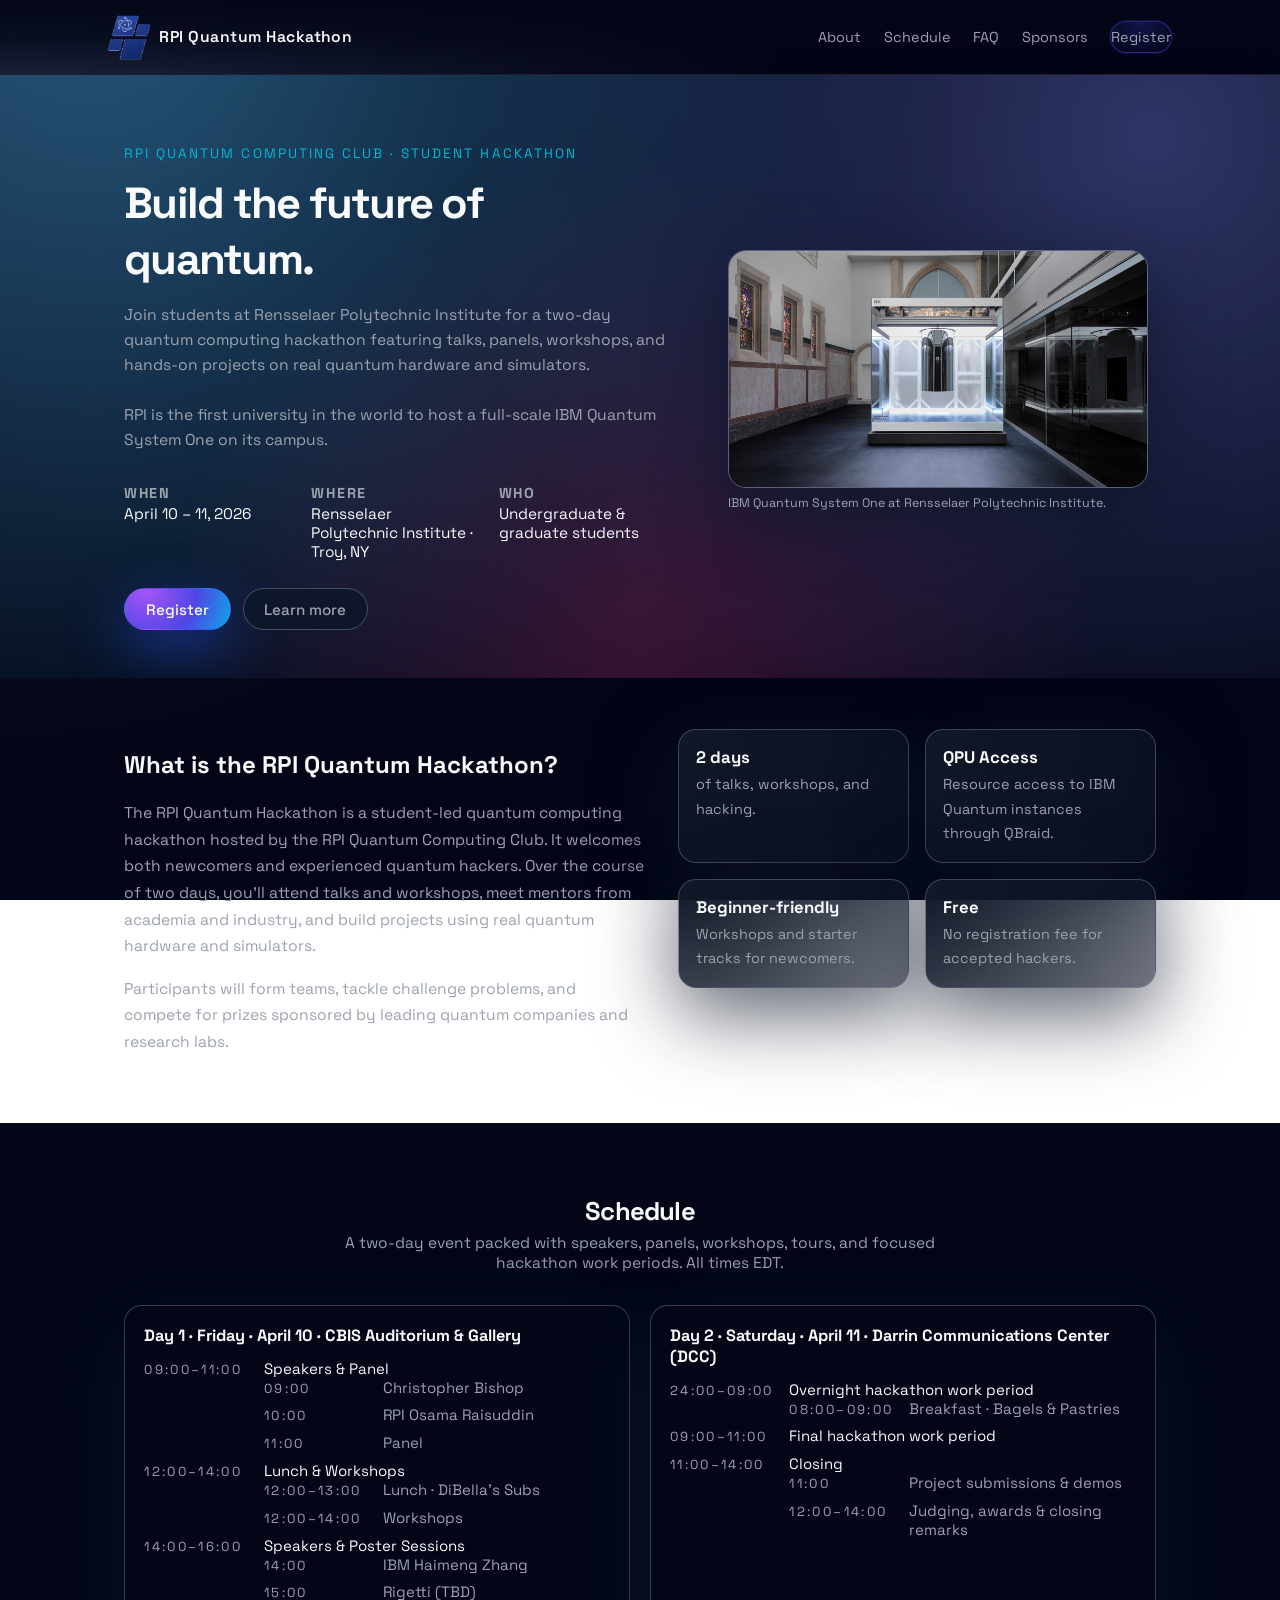
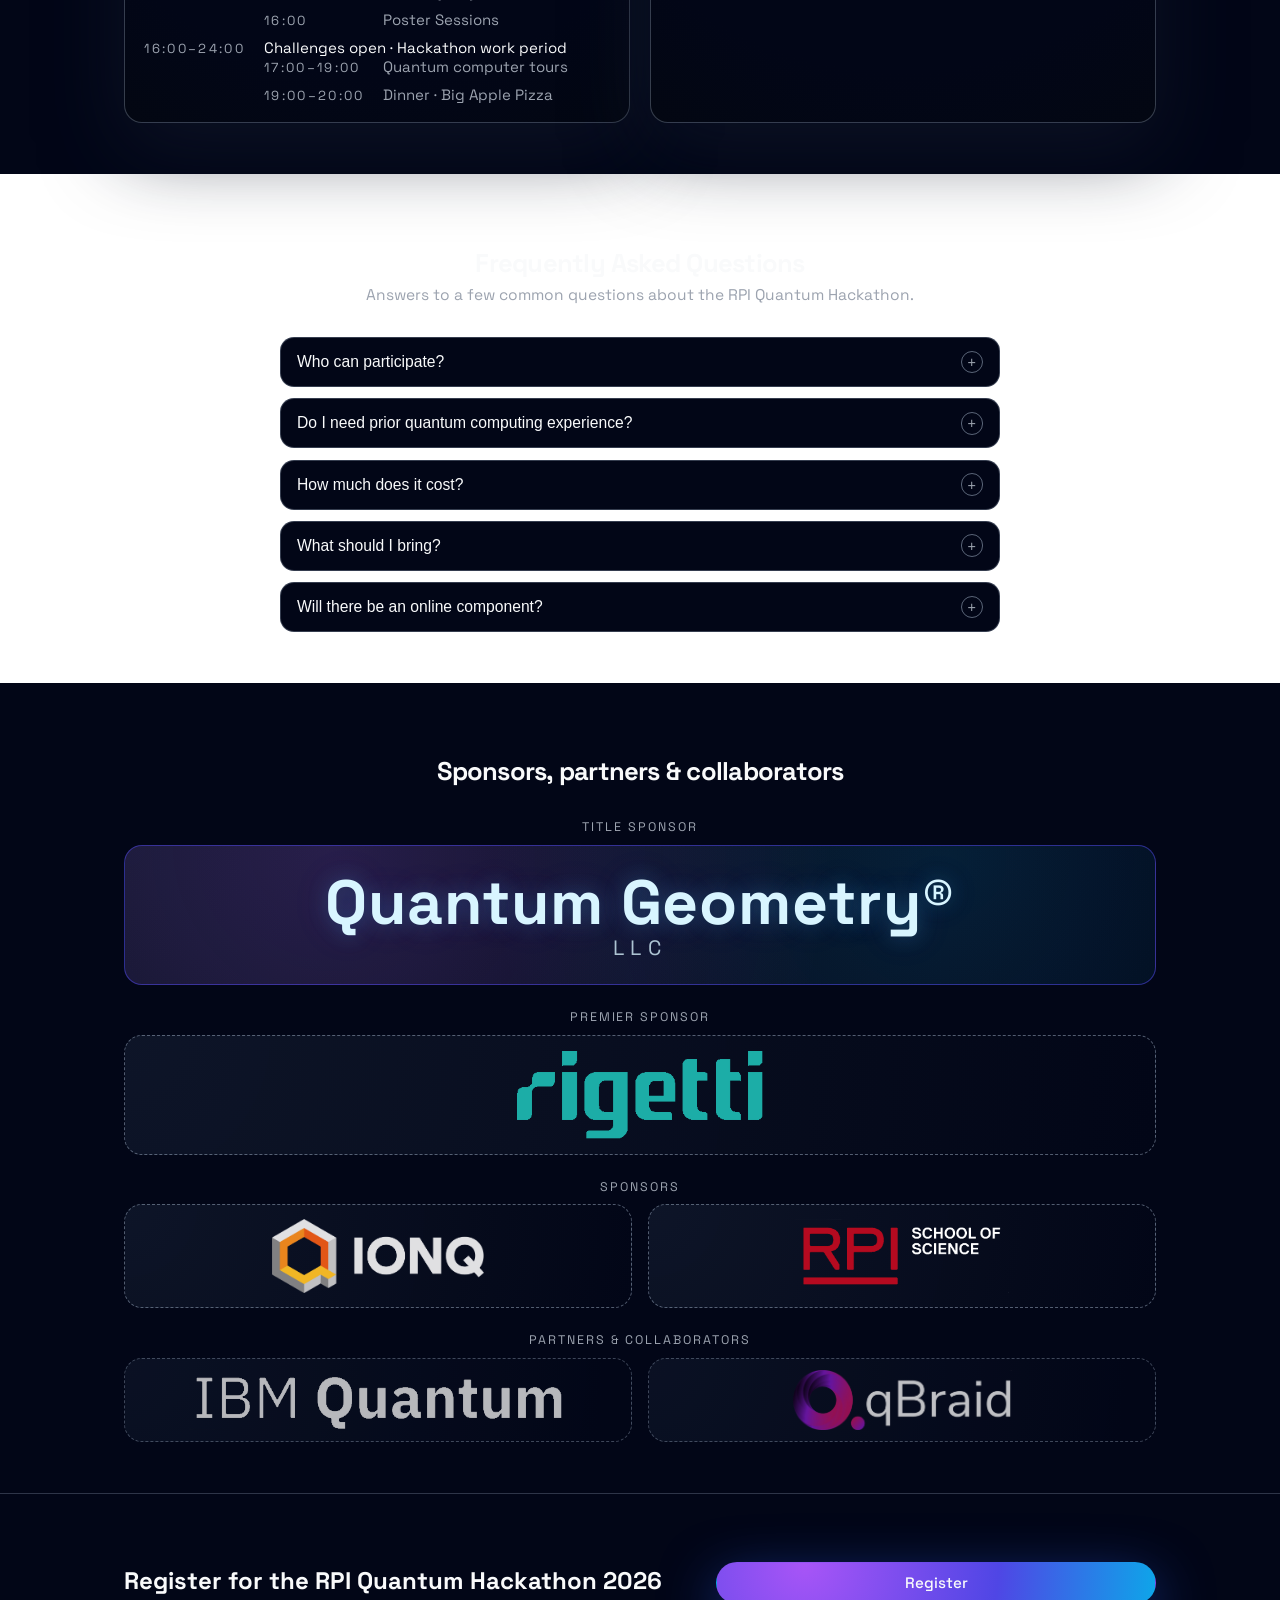
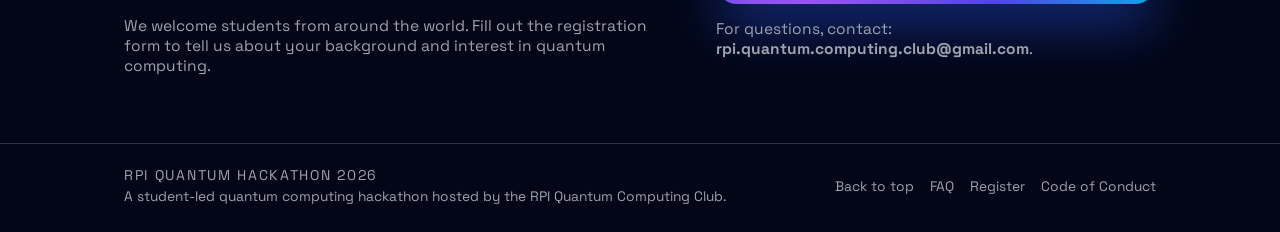
==== index.html @ d05ca792 "update sponsors" ====
<!DOCTYPE html>
<html lang="en">
  <head>
    <meta charset="UTF-8" />
    <meta name="viewport" content="width=device-width, initial-scale=1" />
    <title>RPI Quantum Hackathon 2026</title>
    <meta
      name="description"
      content="RPI Quantum Hackathon is a student-led quantum computing hackathon hosted by the RPI Quantum Computing Club, bringing together students to work on cutting-edge quantum challenges."
    />
    <link rel="stylesheet" href="styles.css" />
    <link rel="preconnect" href="https://fonts.googleapis.com" />
    <link rel="preconnect" href="https://fonts.gstatic.com" crossorigin />
    <link
      href="https://fonts.googleapis.com/css2?family=Space+Grotesk:wght@400;500;600;700&display=swap"
      rel="stylesheet"
    />
  </head>
  <body>
    <header class="site-header" id="top">
      <div class="container header-inner">
        <div class="logo">
          <img src="images/logo.png" alt="RPI Quantum Hackathon logo" class="logo-img" />
          <span class="logo-text">RPI Quantum Hackathon</span>
        </div>
        <nav class="nav">
          <a href="#about">About</a>
          <a href="#schedule">Schedule</a>
          <a href="#faq">FAQ</a>
          <a href="#sponsors">Sponsors</a>
          <a href="#apply" class="nav-cta">Register</a>
        </nav>
        <button class="nav-toggle" aria-label="Toggle navigation">
          <span></span>
          <span></span>
        </button>
      </div>
    </header>

    <main>
      <!-- Hero / Landing -->
      <section class="hero">
        <div class="hero-gradient"></div>
        <div class="container hero-inner">
          <div class="hero-copy">
            <p class="eyebrow">RPI Quantum Computing Club · Student Hackathon</p>
            <h1>Build the future of quantum.</h1>
            <p class="hero-subtitle">
              Join students at Rensselaer Polytechnic Institute for a two-day
              quantum computing hackathon featuring talks, panels, workshops,
              and hands-on projects on real quantum hardware and simulators.
              <br>
              <br>
              RPI is the first university in the world to host a full-scale IBM Quantum System One on its campus.
            </p>
            <div class="hero-meta">
              <div>
                <h3>When</h3>
                <p>April 10 – 11, 2026</p>
              </div>
              <div>
                <h3>Where</h3>
                <p>Rensselaer Polytechnic Institute · Troy, NY</p>
              </div>
              <div>
                <h3>Who</h3>
                <p>Undergraduate & graduate students</p>
              </div>
            </div>
            <div class="hero-actions">
              <a href="#apply" class="btn btn-primary">Register</a>
              <a href="#about" class="btn btn-secondary">Learn more</a>
            </div>
          </div>
          <div class="hero-visual">
            <figure class="hero-photo-frame">
              <img
                src="images/ibm-quantum-system-one.jpg"
                alt="IBM Quantum System One at RPI"
                class="hero-photo"
              />
              <figcaption class="hero-photo-caption">
                IBM Quantum System One at Rensselaer Polytechnic Institute.
              </figcaption>
            </figure>
          </div>
        </div>
      </section>

      <!-- About -->
      <section class="section" id="about">
        <div class="container two-column">
          <div>
            <h2>What is the RPI Quantum Hackathon?</h2>
            <p>
              The RPI Quantum Hackathon is a student-led quantum computing
              hackathon hosted by the RPI Quantum Computing Club. It welcomes
              both newcomers and experienced quantum hackers. Over the course
              of two days, you'll attend talks and workshops, meet mentors
              from academia and industry, and build projects using real quantum
              hardware and simulators.
            </p>
            <p>
              Participants will form teams, tackle challenge problems, and
              compete for prizes sponsored by leading quantum companies and
              research labs.
            </p>
          </div>
          <div class="about-grid">
            <div class="stat-card">
              <h3>2 days</h3>
              <p>of talks, workshops, and hacking.</p>
            </div>
            <div class="stat-card">
              <h3>QPU Access</h3>
              <p>Resource access to IBM Quantum instances through QBraid.</p>
            </div>
            <div class="stat-card">
              <h3>Beginner-friendly</h3>
              <p>Workshops and starter tracks for newcomers.</p>
            </div>
            <div class="stat-card">
              <h3>Free</h3>
              <p>No registration fee for accepted hackers.</p>
            </div>
          </div>
        </div>
      </section>

      <!-- Schedule -->
      <section class="section section-alt" id="schedule">
        <div class="container">
          <div class="section-header">
            <h2>Schedule</h2>
            <p>
              A two-day event packed with speakers, panels, workshops, tours,
              and focused hackathon work periods. All times EDT.
            </p>
          </div>
          <div class="schedule">
            <div class="schedule-day">
              <h3>Day 1 · Friday · April 10 · CBIS Auditorium & Gallery</h3>
              <ul>
                <li>
                  <span class="time">09:00–11:00</span>
                  <span class="label">Speakers & Panel
                    <ul class="sub-items">
                      <li><span class="time">09:00</span><span class="label">Christopher Bishop</span></li>
                      <li><span class="time">10:00</span><span class="label">RPI Osama Raisuddin</span></li>
                      <li><span class="time">11:00</span><span class="label">Panel</span></li>
                    </ul>
                  </span>
                </li>
                <li>
                  <span class="time">12:00–14:00</span>
                  <span class="label">Lunch & Workshops
                    <ul class="sub-items">
                      <li><span class="time">12:00–13:00</span><span class="label">Lunch · DiBella's Subs</span></li>
                      <li><span class="time">12:00–14:00</span><span class="label">Workshops</span></li>
                    </ul>
                  </span>
                </li>
                <li>
                  <span class="time">14:00–16:00</span>
                  <span class="label">Speakers & Poster Sessions
                    <ul class="sub-items">
                      <li><span class="time">14:00</span><span class="label">IBM Haimeng Zhang</span></li>
                      <li><span class="time">15:00</span><span class="label">Rigetti (TBD)</span></li>
                      <li><span class="time">16:00</span><span class="label">Poster Sessions</span></li>
                    </ul>
                  </span>
                </li>
                <li>
                  <span class="time">16:00–24:00</span>
                  <span class="label">Challenges open · Hackathon work period
                    <ul class="sub-items">
                      <li><span class="time">17:00–19:00</span><span class="label">Quantum computer tours</span></li>
                      <li><span class="time">19:00–20:00</span><span class="label">Dinner · Big Apple Pizza</span></li>
                    </ul>
                  </span>
                </li>
              </ul>
            </div>
            <div class="schedule-day">
              <h3>Day 2 · Saturday · April 11 · Darrin Communications Center (DCC)</h3>
              <ul>
                <li>
                  <span class="time">24:00–09:00</span>
                  <span class="label">Overnight hackathon work period
                    <ul class="sub-items">
                      <li><span class="time">08:00–09:00</span><span class="label">Breakfast · Bagels & Pastries</span></li>
                    </ul>
                  </span>
                </li>
                <li>
                  <span class="time">09:00–11:00</span>
                  <span class="label">Final hackathon work period</span>
                </li>
                <li>
                  <span class="time">11:00–14:00</span>
                  <span class="label">Closing
                    <ul class="sub-items">
                      <li><span class="time">11:00</span><span class="label">Project submissions & demos</span></li>
                      <li><span class="time">12:00–14:00</span><span class="label">Judging, awards & closing remarks</span></li>
                    </ul>
                  </span>
                </li>
              </ul>
            </div>
          </div>
        </div>
      </section>

      <!-- FAQ -->
      <section class="section" id="faq">
        <div class="container">
          <div class="section-header">
            <h2>Frequently Asked Questions</h2>
            <p>
              Answers to a few common questions about the RPI Quantum Hackathon.
            </p>
          </div>
          <div class="faq-list">
            <button class="faq-item" type="button">
              <div class="faq-question">
                <span>Who can participate?</span>
                <span class="faq-icon">+</span>
              </div>
              <div class="faq-answer">
                <p>
                  The RPI Quantum Hackathon is open to students from any college
                  or university, as well as members of the broader community who
                  are able to attend in person at RPI. There is no requirement
                  to be an RPI student, but you must be able to travel to Troy,
                  NY for the event.
                </p>
              </div>
            </button>
            <button class="faq-item" type="button">
              <div class="faq-question">
                <span>Do I need prior quantum computing experience?</span>
                <span class="faq-icon">+</span>
              </div>
              <div class="faq-answer">
                <p>
                  No prior quantum experience is required. We will offer
                  introductory workshops, recommended learning resources, and
                  beginner-friendly challenge tracks so that newcomers can get
                  started. Teams can also mix experience levels.
                </p>
              </div>
            </button>
            <button class="faq-item" type="button">
              <div class="faq-question">
                <span>How much does it cost?</span>
                <span class="faq-icon">+</span>
              </div>
              <div class="faq-answer">
                <p>
                  Participation in the hackathon is free for all registered
                  participants. We are not able to reimburse travel or
                  accommodation expenses, so attendees are responsible for their
                  own transportation and lodging.
                </p>
              </div>
            </button>
            <button class="faq-item" type="button">
              <div class="faq-question">
                <span>What should I bring?</span>
                <span class="faq-icon">+</span>
              </div>
              <div class="faq-answer">
                <p>
                  Bring a laptop, charger, valid student ID, and any personal
                  items you need for an overnight event. We'll provide food,
                  snacks, Wi‑Fi, and access to quantum computing resources.
                </p>
              </div>
            </button>
            <button class="faq-item" type="button">
              <div class="faq-question">
                <span>Will there be an online component?</span>
                <span class="faq-icon">+</span>
              </div>
              <div class="faq-answer">
                <p>
                  The RPI Quantum Hackathon is an in-person event on the RPI
                  campus. We do not offer a remote or hybrid participation
                  option this year.
                </p>
              </div>
            </button>
          </div>
        </div>
      </section>

      <!-- Sponsors -->
      <section class="section section-alt" id="sponsors">
        <div class="container">
          <div class="section-header">
            <h2>Sponsors, partners & collaborators</h2>
          </div>
          <!-- Tier 1: Title Sponsor -->
          <p class="sponsor-tier-label">Title Sponsor</p>
          <div class="sponsor-tier sponsor-tier--title">
            <div class="sponsor-card">
              <a href="https://www.quantum-geometry.com/" target="_blank" rel="noopener noreferrer" aria-label="Quantum Geometry LLC website">
                <div class="sponsor-text-logo" aria-label="Quantum Geometry LLC">
                  <span class="sponsor-text-logo-main">Quantum Geometry®</span>
                  <span class="sponsor-text-logo-sub">LLC</span>
                </div>
              </a>
            </div>
          </div>

          <!-- Tier 2: Premier Sponsor -->
          <p class="sponsor-tier-label">Premier Sponsor</p>
          <div class="sponsor-tier sponsor-tier--premier">
            <div class="sponsor-card">
              <a href="https://www.rigetti.com/" target="_blank" rel="noopener noreferrer">
                <img src="images/rigetti_logo.png" alt="Rigetti" />
              </a>
            </div>
          </div>
 
          <!-- Tier 3: Sponsors -->
          <p class="sponsor-tier-label">Sponsors</p>
          <div class="sponsor-tier sponsor-tier--main">
            <div class="sponsor-card">
              <a href="https://www.ionq.com" target="_blank" rel="noopener noreferrer">
                <img src="images/ionq_logo.png" alt="IonQ" />
              </a>
            </div>
            <div class="sponsor-card">
              <a href="https://science.rpi.edu/" target="_blank" rel="noopener noreferrer">
                <img src="images/rpi_sci_logo.png" alt="RPI School of Science" />
              </a>
            </div>
          </div>
 
          <!-- Tier 4: Partners -->
          <p class="sponsor-tier-label">Partners & collaborators</p>
          <div class="sponsor-tier sponsor-tier--partners">
            <div class="sponsor-card">
              <a href="https://www.ibm.com/quantum" target="_blank" rel="noopener noreferrer">
                <img src="images/ibm_quantum_logo.png" alt="IBM Quantum" />
              </a>
            </div>
            <div class="sponsor-card">
              <a href="https://qbraid.com" target="_blank" rel="noopener noreferrer">
                <img src="images/qbraid_logo.png" alt="QBraid" />
              </a>
            </div>
          </div>
        </div>
      </section>

      <!-- Registration -->
      <section class="section apply-section" id="apply">
            <div class="container apply-inner">
          <div>
            <h2>Register for the RPI Quantum Hackathon 2026</h2>
            <p>
              We welcome students from around the world. Fill out the
              registration form to tell us about your background and interest in
              quantum computing.
            </p>
          </div>
          <div class="apply-actions">
            <a
              href="https://docs.google.com/forms/d/e/1FAIpQLSdPCizvqdRnbLymrNj8tULtxBLQRuvuhxkuyUXj-31jOjeQ6w/viewform"
              target="_blank"
              rel="noopener noreferrer"
              class="btn btn-primary btn-wide"
            >
              Register
            </a>
            <p class="apply-note">
              For questions, contact:
              <strong>rpi.quantum.computing.club@gmail.com</strong>.
            </p>
          </div>
        </div>
      </section>
    </main>

    <footer class="site-footer">
      <div class="container footer-inner">
        <div>
          <p class="footer-title">RPI Quantum Hackathon 2026</p>
          <p class="footer-text">
            A student-led quantum computing hackathon hosted by the RPI Quantum
            Computing Club.
          </p>
        </div>
        <div class="footer-links">
          <a href="#top">Back to top</a>
          <a href="#faq">FAQ</a>
          <a href="#apply">Register</a>
          <a href="code-of-conduct.html">Code of Conduct</a>
        </div>
      </div>
    </footer>

    <script src="script.js"></script>
  </body>
</html>
---- styles.css ----
:root {
  --bg: #020515;
  --bg-alt: #050821;
  --bg-elevated: #090d2b;
  --accent: #4f46e5;
  --accent-soft: rgba(79, 70, 229, 0.18);
  --accent-2: #06b6d4;
  --accent-2-soft: rgba(6, 182, 212, 0.14);
  --text: #f9fafb;
  --text-muted: #9ca3af;
  --border-subtle: rgba(148, 163, 184, 0.35);
  --card-radius: 18px;
  --shadow-soft: 0 24px 80px rgba(15, 23, 42, 0.7);
}

*,
*::before,
*::after {
  box-sizing: border-box;
}

html,
body {
  margin: 0;
  padding: 0;
  height: 100%;
}

body {
  font-family: "Space Grotesk", system-ui, -apple-system, BlinkMacSystemFont,
    "Segoe UI", sans-serif;
  background: radial-gradient(circle at top left, #1d233b 0, #020515 50%)
    fixed;
  color: var(--text);
  -webkit-font-smoothing: antialiased;
}

a {
  color: inherit;
  text-decoration: none;
}

img {
  max-width: 100%;
  display: block;
}

.container {
  width: 100%;
  max-width: 1080px;
  margin: 0 auto;
  padding: 0 1.5rem;
}

.site-header {
  position: sticky;
  top: 0;
  z-index: 40;
  backdrop-filter: blur(20px);
  background: linear-gradient(
    to bottom,
    rgba(2, 6, 23, 0.95),
    rgba(2, 6, 23, 0.7),
    transparent
  );
  border-bottom: 1px solid rgba(148, 163, 184, 0.16);
}

.header-inner {
  display: flex;
  align-items: center;
  justify-content: space-between;
  padding: 0.75rem 0.5rem;
}

.logo {
  display: flex;
  align-items: center;
  gap: 0.55rem;
  font-weight: 600;
  letter-spacing: 0.03em;
}

.logo-mark {
  width: 32px;
  height: 32px;
  border-radius: 999px;
  background: radial-gradient(circle at 30% 20%, #a855f7, #4f46e5 60%, #0ea5e9);
  display: inline-flex;
  align-items: center;
  justify-content: center;
  font-size: 0.9rem;
  box-shadow: 0 0 24px rgba(79, 70, 229, 0.9);
}

.logo-text {
  font-size: 0.98rem;
}

.logo-img {
  height: 50px;
  width: auto;
  display: block;
}

.nav {
  display: flex;
  align-items: center;
  gap: 1.4rem;
  font-size: 0.9rem;
}

.nav a {
  color: var(--text-muted);
  padding: 0.35rem 0;
  position: relative;
  transition: color 0.18s ease;
}

.nav a::after {
  content: "";
  position: absolute;
  left: 0;
  bottom: 0;
  width: 0;
  height: 2px;
  border-radius: 999px;
  background: linear-gradient(to right, var(--accent), var(--accent-2));
  transition: width 0.2s ease;
}

.nav a:hover {
  color: var(--text);
}

.nav a:hover::after {
  width: 100%;
}

.nav-cta {
  padding: 0.45rem 0.9rem;
  border-radius: 999px;
  border: 1px solid rgba(79, 70, 229, 0.45);
  box-shadow: 0 0 0 1px rgba(79, 70, 229, 0.18);
  background: radial-gradient(circle at top, rgba(79, 70, 229, 0.25), transparent);
  color: var(--text);
}

.nav-toggle {
  display: none;
  flex-direction: column;
  justify-content: center;
  gap: 5px;
  width: 34px;
  height: 34px;
  border-radius: 999px;
  border: 1px solid rgba(148, 163, 184, 0.4);
  background: rgba(15, 23, 42, 0.85);
  cursor: pointer;
}

.nav-toggle span {
  display: block;
  width: 16px;
  height: 2px;
  background: var(--text);
  border-radius: 999px;
  margin: 0 auto;
}

.hero {
  position: relative;
  overflow: hidden;
  padding: 3.5rem 0 3rem;
}

.hero-gradient {
  position: absolute;
  inset: 0;
  background:
    radial-gradient(circle at 10% -10%, rgba(56, 189, 248, 0.5), transparent 60%),
    radial-gradient(circle at 90% 10%, rgba(129, 140, 248, 0.55), transparent 55%),
    radial-gradient(circle at 50% 90%, rgba(236, 72, 153, 0.36), transparent 55%);
  opacity: 0.65;
  pointer-events: none;
}

.hero-inner {
  position: relative;
  z-index: 1;
  display: grid;
  grid-template-columns: minmax(0, 1.5fr) minmax(0, 1.2fr);
  gap: 3.25rem;
  align-items: center;
}

.hero-copy h1 {
  font-size: clamp(2.4rem, 3.4vw, 3.1rem);
  letter-spacing: -0.04em;
  margin: 0.3rem 0 0.8rem;
}

.eyebrow {
  font-size: 0.85rem;
  text-transform: uppercase;
  letter-spacing: 0.15em;
  color: var(--accent-2);
}

.hero-subtitle {
  color: var(--text-muted);
  max-width: 36rem;
  font-size: 0.98rem;
  line-height: 1.6;
}

.hero-meta {
  display: grid;
  grid-template-columns: repeat(3, minmax(0, 1fr));
  gap: 1.1rem;
  margin: 1.9rem 0 1.7rem;
}

.hero-meta h3 {
  font-size: 0.9rem;
  text-transform: uppercase;
  letter-spacing: 0.12em;
  margin: 0 0 0.15rem;
  color: var(--text-muted);
}

.hero-meta p {
  margin: 0;
  font-size: 0.96rem;
}

.hero-actions {
  display: flex;
  flex-wrap: wrap;
  gap: 0.75rem;
}

.btn {
  display: inline-flex;
  align-items: center;
  justify-content: center;
  padding: 0.65rem 1.3rem;
  border-radius: 999px;
  font-size: 0.95rem;
  font-weight: 500;
  border: 1px solid transparent;
  cursor: pointer;
  transition:
    transform 0.15s ease,
    box-shadow 0.15s ease,
    background 0.15s ease,
    border-color 0.15s ease;
}

.btn-primary {
  background: radial-gradient(circle at 20% 0%, #a855f7, #4f46e5 55%, #0ea5e9);
  box-shadow: 0 18px 55px rgba(30, 64, 175, 0.8);
  color: #f9fafb;
}

.btn-primary:hover {
  transform: translateY(-1px);
  box-shadow: 0 24px 70px rgba(30, 64, 175, 0.9);
}

.btn-secondary {
  border-color: rgba(148, 163, 184, 0.4);
  background: rgba(15, 23, 42, 0.85);
  color: var(--text-muted);
}

.btn-secondary:hover {
  border-color: rgba(148, 163, 184, 0.7);
  color: var(--text);
}

.hero-visual {
  position: relative;
  display: flex;
  align-items: center;
  justify-content: center;
}

.hero-photo-frame {
  margin: 0;
  max-width: 420px;
  width: 100%;
}

.hero-photo {
  width: 100%;
  border-radius: 18px;
  border: 1px solid rgba(148, 163, 184, 0.5);
  box-shadow: 0 26px 70px rgba(15, 23, 42, 0.9);
  object-fit: cover;
}

.hero-photo-caption {
  margin-top: 0.45rem;
  font-size: 0.78rem;
  color: var(--text-muted);
}

.orbital {
  position: relative;
  width: min(320px, 80vw);
  height: min(320px, 80vw);
  border-radius: 50%;
  background: radial-gradient(circle at 30% 20%, #38bdf8, #0f172a 65%);
  box-shadow: 0 32px 90px rgba(15, 23, 42, 0.9);
  overflow: hidden;
}

.orbital-core {
  position: absolute;
  inset: 24%;
  border-radius: 50%;
  background: radial-gradient(circle at 35% 25%, #e0f2fe, #4f46e5 55%, #020617);
}

.orbital-ring {
  position: absolute;
  inset: 10%;
  border-radius: 50%;
  border: 1px dashed rgba(148, 163, 184, 0.6);
}

.orbital-ring-1 {
  transform: rotateX(65deg) rotateZ(15deg);
}

.orbital-ring-2 {
  transform: rotateX(70deg) rotateZ(80deg);
}

.orbital-ring-3 {
  transform: rotateX(80deg) rotateZ(-40deg);
}

.orbital-particle {
  position: absolute;
  width: 10px;
  height: 10px;
  border-radius: 50%;
  background: #e0f2fe;
  box-shadow: 0 0 22px rgba(96, 165, 250, 0.9);
}

.orbital-particle-1 {
  top: 12%;
  left: 25%;
}

.orbital-particle-2 {
  bottom: 18%;
  right: 20%;
}

.orbital-particle-3 {
  top: 45%;
  right: 8%;
}

.hero-badge {
  position: absolute;
  bottom: 1.1rem;
  left: 50%;
  transform: translateX(-50%);
  padding: 0.5rem 0.85rem;
  background: rgba(15, 23, 42, 0.92);
  border-radius: 999px;
  border: 1px solid rgba(148, 163, 184, 0.7);
  box-shadow: 0 18px 40px rgba(15, 23, 42, 0.9);
  display: inline-flex;
  flex-direction: column;
  align-items: center;
  gap: 0.1rem;
}

.badge-label {
  font-size: 0.72rem;
  text-transform: uppercase;
  letter-spacing: 0.16em;
  color: var(--accent-2);
}

.badge-text {
  font-size: 0.84rem;
}

.section {
  padding: 3.2rem 0;
}

.section-alt {
  background: radial-gradient(circle at top, #020617 0, #020617 30%, #020617);
}

.section-header {
  max-width: 640px;
  margin: 0 auto 2rem;
  text-align: center;
}

.section-header h2 {
  font-size: 1.6rem;
  letter-spacing: -0.03em;
  margin-bottom: 0.4rem;
}

.section-header p {
  margin: 0;
  color: var(--text-muted);
  font-size: 0.97rem;
}

.two-column {
  display: grid;
  grid-template-columns: minmax(0, 1.2fr) minmax(0, 1.1fr);
  gap: 2rem;
  align-items: flex-start;
}

.two-column p {
  color: var(--text-muted);
  font-size: 0.98rem;
  line-height: 1.7;
}

.about-grid {
  display: grid;
  grid-template-columns: repeat(2, minmax(0, 1fr));
  gap: 1rem;
}

.stat-card {
  background: radial-gradient(circle at top left, #111827, rgba(15, 23, 42, 0.6));
  border-radius: var(--card-radius);
  border: 1px solid var(--border-subtle);
  padding: 1rem 1.1rem;
  box-shadow: var(--shadow-soft);
}

.stat-card h3 {
  margin: 0 0 0.25rem;
  font-size: 1.05rem;
}

.stat-card p {
  margin: 0;
  font-size: 0.9rem;
  color: var(--text-muted);
}

.sub-items {
  margin-top: 0.4rem;
  padding-left: 0;
  margin-left: 0;
  border-left: none;
  list-style: none;
  display: flex;
  flex-direction: column;
  gap: 0.35rem;
}

.sub-items li {
  display: grid;
  grid-template-columns: auto minmax(0, 1fr);
  gap: 0.6rem;
  align-items: baseline;
}

.sub-items .time {
  font-size: 0.78rem;
  width: 110px;
}

.sub-items .label {
  font-size: 0.88rem;
  color: var(--text-muted);
}

.schedule {
  display: grid;
  grid-template-columns: repeat(auto-fit, minmax(260px, 1fr));
  gap: 1.2rem;
}

.schedule-day {
  background: radial-gradient(circle at top, #020617, #020617 75%, #030712);
  border-radius: var(--card-radius);
  border: 1px solid var(--border-subtle);
  padding: 1.15rem 1.2rem;
  box-shadow: var(--shadow-soft);
}

.schedule-day h3 {
  margin: 0 0 0.8rem;
  font-size: 1.02rem;
}

.schedule-day ul {
  list-style: none;
  padding: 0;
  margin: 0;
  display: flex;
  flex-direction: column;
  gap: 0.55rem;
}

.schedule-day li {
  display: grid;
  grid-template-columns: auto minmax(0, 1fr);
  gap: 0.6rem;
  align-items: baseline;
}

.schedule-day .time {
  font-size: 0.82rem;
  text-transform: uppercase;
  letter-spacing: 0.18em;
  color: var(--text-muted);
  white-space: nowrap;
  width: 110px;
}

.schedule-day .label {
  font-size: 0.94rem;
}

.faq-list {
  display: flex;
  flex-direction: column;
  gap: 0.7rem;
  max-width: 720px;
  margin: 0 auto;
}

.faq-item {
  width: 100%;
  text-align: left;
  border-radius: 14px;
  border: 1px solid var(--border-subtle);
  background: radial-gradient(circle at top left, #020617, #020617 70%, #020617);
  padding: 0.8rem 1rem;
  cursor: pointer;
  color: inherit;
}

.faq-question {
  display: flex;
  align-items: center;
  justify-content: space-between;
  gap: 1.2rem;
}

.faq-question span:first-child {
  font-size: 0.98rem;
}

.faq-icon {
  width: 1.4rem;
  height: 1.4rem;
  border-radius: 999px;
  border: 1px solid rgba(148, 163, 184, 0.6);
  display: inline-flex;
  align-items: center;
  justify-content: center;
  font-size: 0.9rem;
  color: var(--text-muted);
}

.faq-answer {
  max-height: 0;
  overflow: hidden;
  transition: max-height 0.22s ease;
}

.faq-answer p {
  margin: 0.7rem 0 0.1rem;
  color: var(--text-muted);
  font-size: 0.94rem;
  line-height: 1.6;
}

.faq-item[aria-expanded="true"] .faq-answer {
  max-height: 160px;
}

.faq-item[aria-expanded="true"] .faq-icon {
  background: var(--accent-soft);
  border-color: rgba(79, 70, 229, 0.7);
  color: var(--accent-2);
}

.sponsor-tier-label {
  text-align: center;
  font-size: 0.78rem;
  text-transform: uppercase;
  letter-spacing: 0.16em;
  color: var(--text-muted);
  margin: 1.5rem 0 0.6rem;
}

.sponsor-tier {
  display: flex;
  justify-content: center;
  gap: 1rem;
  flex-wrap: wrap;
}

.sponsor-card {
  border-radius: var(--card-radius);
  border: 1px dashed rgba(148, 163, 184, 0.55);
  background: radial-gradient(circle at top left, rgba(15, 23, 42, 0.9), #020617);
  display: flex;
  align-items: center;
  justify-content: center;
  padding: 0.85rem 1.1rem;
}

.sponsor-tier--title .sponsor-card {
  width: 100%;
  height: 140px;
  padding: 1.8rem 1.5rem;
  border-style: solid;
  border-color: rgba(79, 70, 229, 0.55);
  background:
    radial-gradient(circle at 20% 0%, rgba(168, 85, 247, 0.18), transparent 60%),
    radial-gradient(circle at 80% 10%, rgba(14, 165, 233, 0.14), transparent 55%),
    radial-gradient(circle at top left, rgba(15, 23, 42, 0.9), #020617);
}

.sponsor-tier--premier .sponsor-card {
  width: 100%;
  height: 120px;
  padding: 1.2rem 1.3rem;
}

.sponsor-tier--main .sponsor-card,
.sponsor-tier--partners .sponsor-card {
  flex: 1;
  min-width: 240px;
  height: 104px;
}

.sponsor-tier--partners .sponsor-card {
  height: 84px;
  opacity: 0.75;
}

.sponsor-card a {
  display: flex;
  align-items: center;
  justify-content: center;
  width: 100%;
  height: 100%;
}

.sponsor-card img {
  max-width: 94%;
  max-height: 100%;
  object-fit: contain;
  filter: grayscale(20%);
  transition: filter 0.2s ease, opacity 0.2s ease;
}

.sponsor-tier--title .sponsor-card img {
  max-height: 92px;
}

.sponsor-tier--premier .sponsor-card img {
  max-height: 88px;
}

.sponsor-tier--main .sponsor-card img {
  max-height: 74px;
}

.sponsor-tier--partners .sponsor-card img {
  max-height: 60px;
}

.sponsor-card:hover img {
  filter: grayscale(0%);
  opacity: 1;
}

.sponsor-text-logo {
  display: flex;
  flex-direction: column;
  align-items: center;
  justify-content: center;
  gap: 0.15rem;
  text-align: center;
  line-height: 1.05;
}

.sponsor-text-logo-main {
  font-size: clamp(2.1rem, 6.2vw, 3.9rem);
  font-weight: 700;
  letter-spacing: 0.015em;
  color: #d8f5ff;
  text-shadow:
    0 0 20px rgba(56, 189, 248, 0.25),
    0 0 38px rgba(168, 85, 247, 0.15);
}

.sponsor-text-logo-sub {
  font-size: clamp(0.95rem, 2.3vw, 1.3rem);
  letter-spacing: 0.3em;
  text-transform: uppercase;
  color: rgba(216, 245, 255, 0.78);
}

.apply-section {
  border-top: 1px solid rgba(148, 163, 184, 0.3);
  background: radial-gradient(circle at top center, #020617, #020617 80%, #020617);
}

.apply-inner {
  display: grid;
  grid-template-columns: minmax(0, 1.4fr) minmax(0, 1.1fr);
  gap: 2rem;
  align-items: center;
}

.apply-inner p {
  color: var(--text-muted);
  font-size: 0.97rem;
}

.apply-actions {
  display: flex;
  flex-direction: column;
  gap: 0.6rem;
  align-items: flex-start;
}

.btn-wide {
  width: 100%;
}

.btn-ghost {
  border-color: rgba(148, 163, 184, 0.4);
  background: transparent;
  color: var(--text-muted);
}

.btn-ghost:hover {
  border-color: rgba(148, 163, 184, 0.75);
  color: var(--text);
  background: rgba(15, 23, 42, 0.7);
}

.apply-note {
  margin-top: 0.4rem;
  font-size: 0.85rem;
}

.site-footer {
  border-top: 1px solid rgba(148, 163, 184, 0.3);
  padding: 1.4rem 0 1.7rem;
  background: #020617;
}

.footer-inner {
  display: flex;
  align-items: center;
  justify-content: space-between;
  gap: 1.5rem;
}

.footer-title {
  margin: 0 0 0.2rem;
  font-size: 0.88rem;
  text-transform: uppercase;
  letter-spacing: 0.12em;
  color: var(--text-muted);
}

.footer-text {
  margin: 0;
  color: var(--text-muted);
  font-size: 0.86rem;
}

.footer-text a {
  color: var(--accent-2);
}

.footer-links {
  display: flex;
  gap: 1rem;
  font-size: 0.86rem;
  color: var(--text-muted);
}

.footer-links a:hover {
  color: var(--text);
}

@media (max-width: 880px) {
  .hero-inner {
    grid-template-columns: minmax(0, 1fr);
    gap: 2.5rem;
  }

  .hero-visual {
    order: -1;
  }

  .two-column,
  .schedule,
  .apply-inner {
    grid-template-columns: minmax(0, 1fr);
  }
}

@media (max-width: 720px) {
  .nav {
    position: fixed;
    inset: 58px 1.25rem auto;
    padding: 0.75rem 1rem;
    border-radius: 16px;
    border: 1px solid rgba(148, 163, 184, 0.4);
    background: rgba(15, 23, 42, 0.99);
    display: none;
    flex-direction: column;
    gap: 0.5rem;
    box-shadow: var(--shadow-soft);
  }

  .nav.is-open {
    display: flex;
  }

  .nav-toggle {
    display: flex;
  }

  .hero {
    padding-top: 2.3rem;
  }

  .hero-meta {
    grid-template-columns: repeat(2, minmax(0, 1fr));
  }

  .footer-inner {
    flex-direction: column;
    align-items: flex-start;
  }
}

@media (max-width: 520px) {
  .hero-meta {
    grid-template-columns: minmax(0, 1fr);
  }

  .hero-actions {
    flex-direction: column;
    align-items: stretch;
  }

  .btn {
    width: 100%;
    justify-content: center;
  }
}
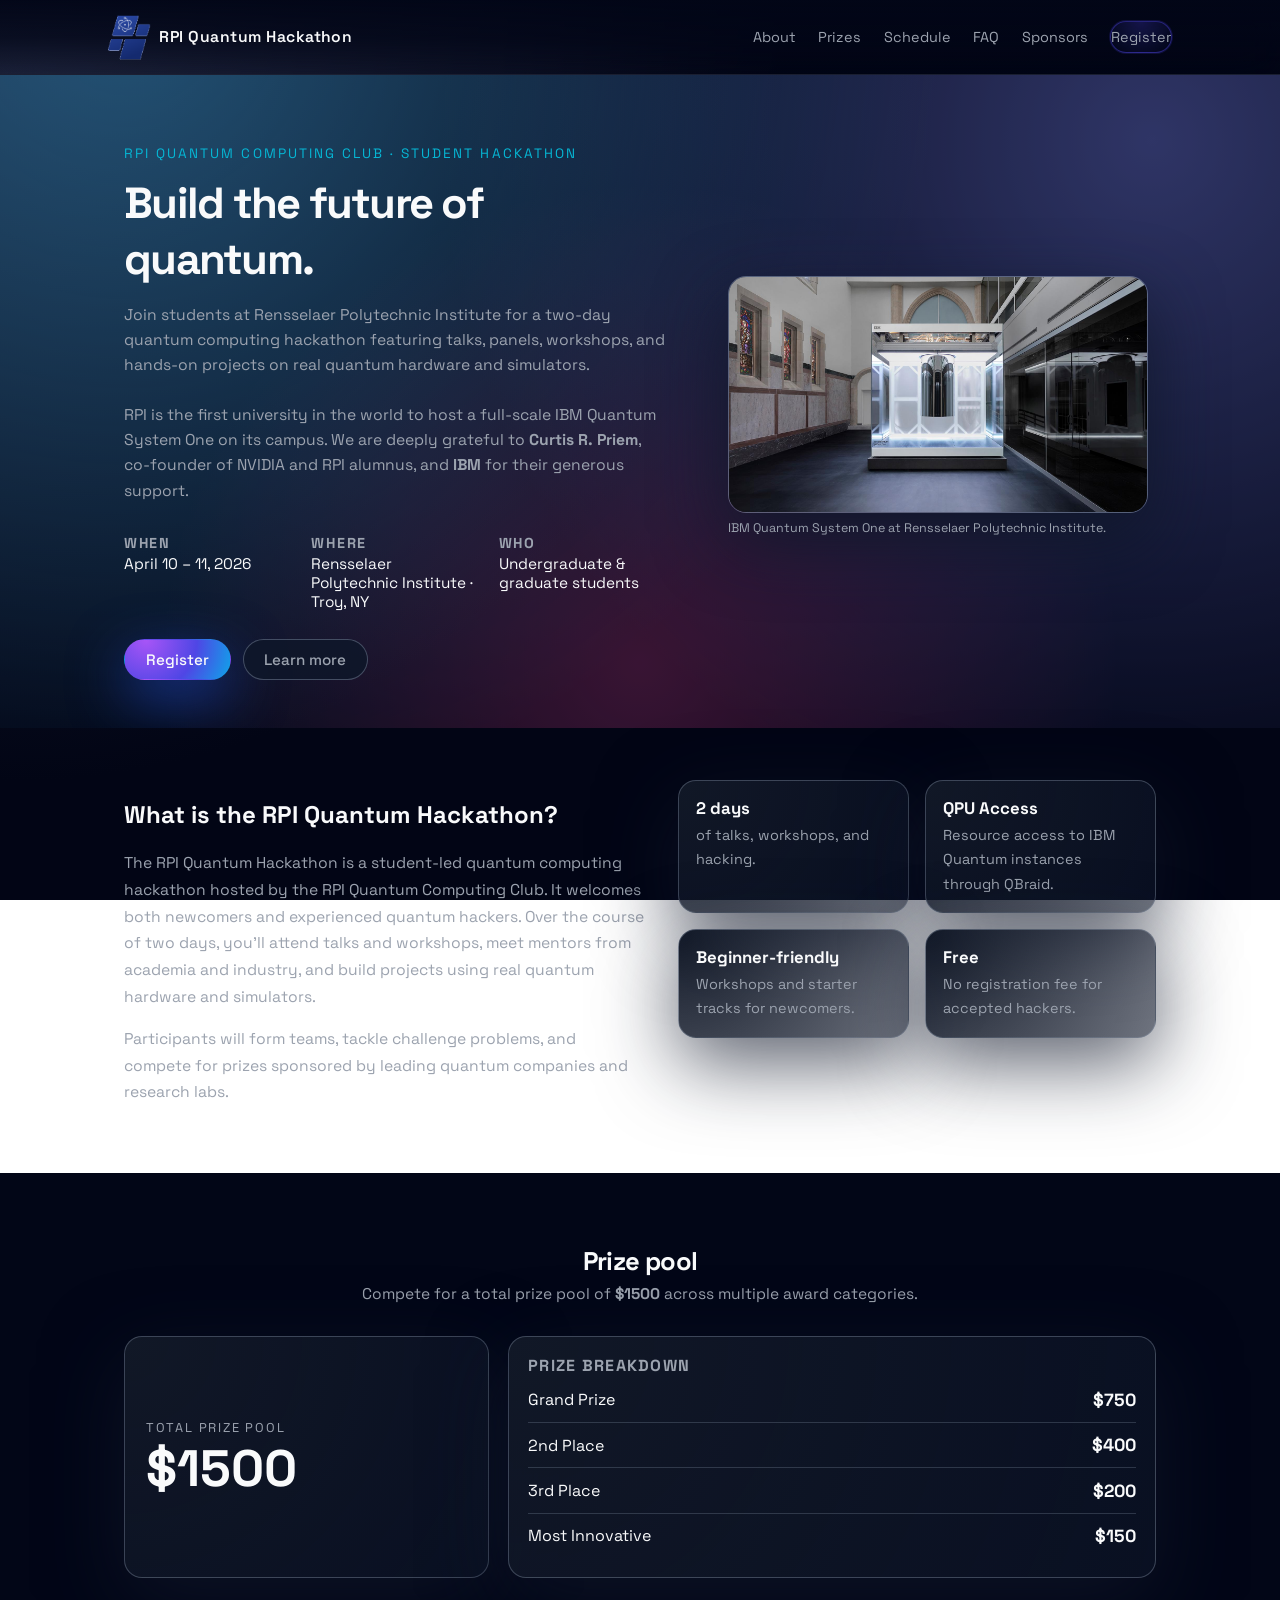
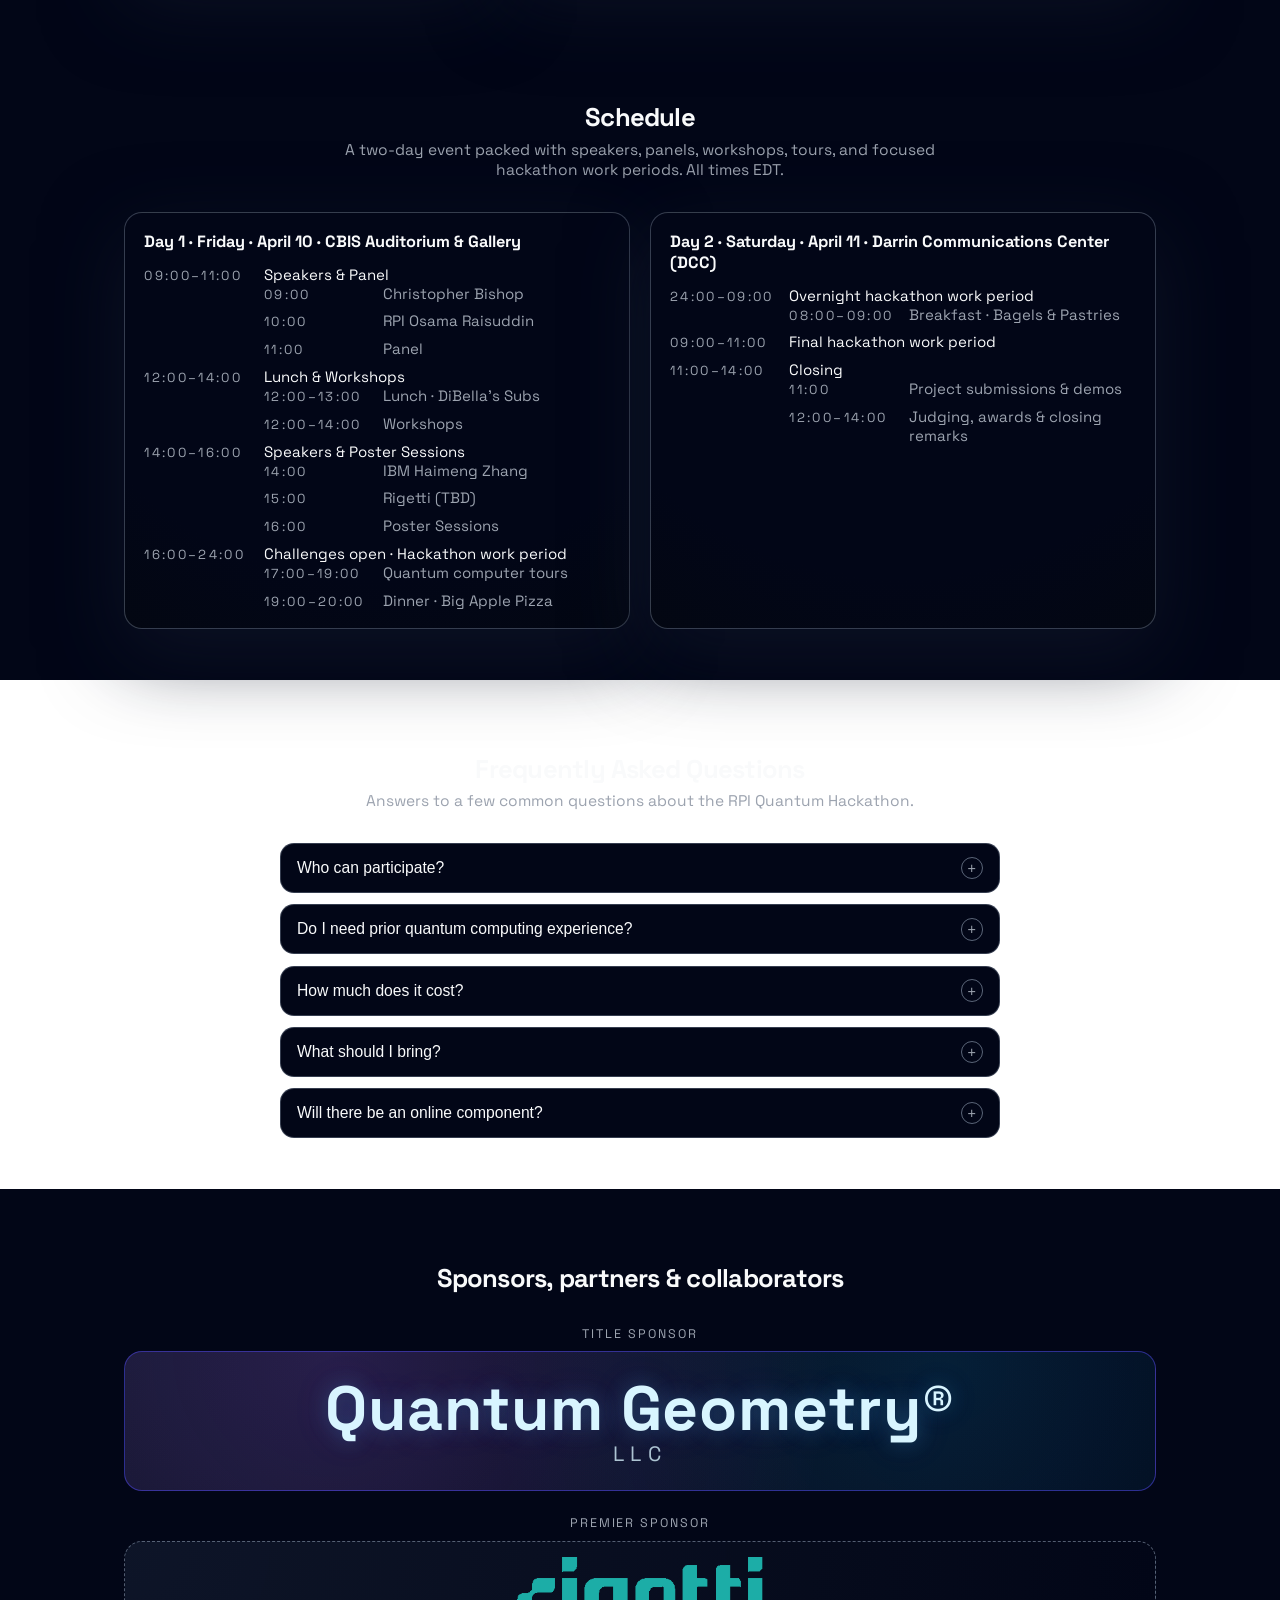
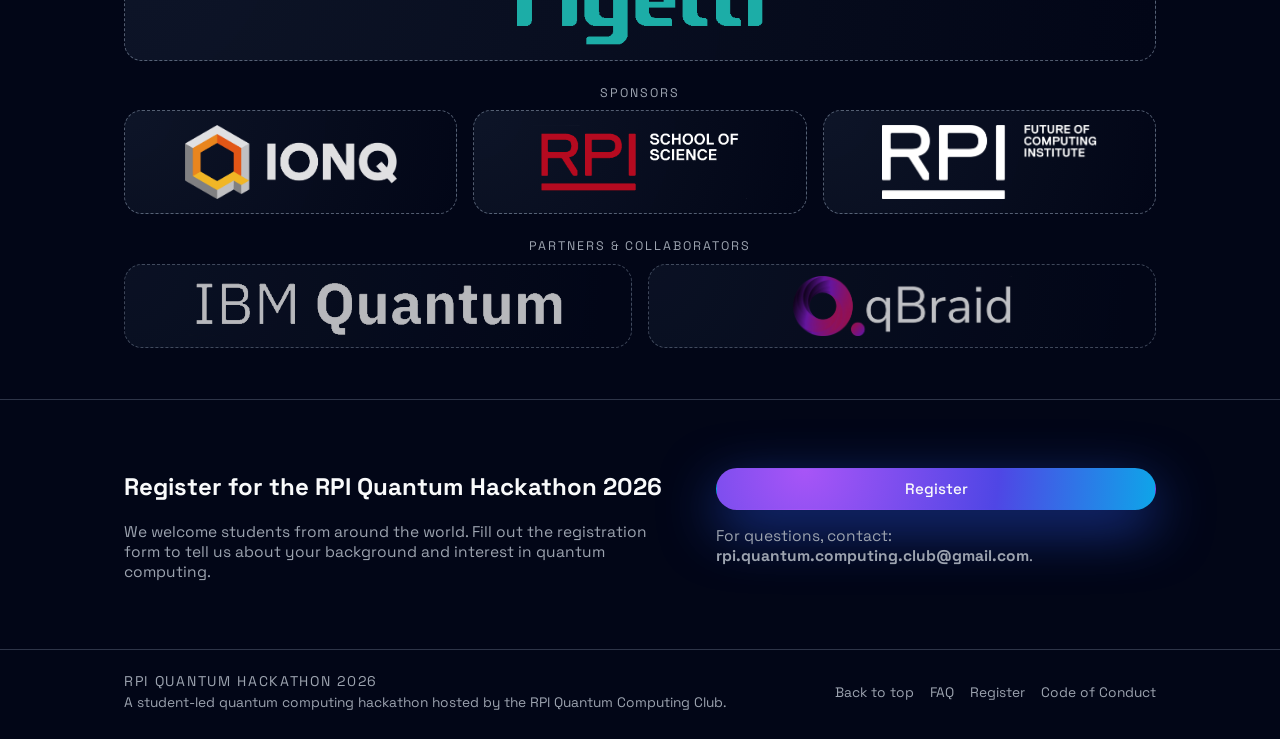
==== commit 57be37e6: "update sponsor, prize pool, and appreciation Signed-off-by: Christopher Poon <christopherpoonc@gmail" ====
--- a/index.html
+++ b/index.html
@@ -25,6 +25,7 @@
         </div>
         <nav class="nav">
           <a href="#about">About</a>
+          <a href="#prizes">Prizes</a>
           <a href="#schedule">Schedule</a>
           <a href="#faq">FAQ</a>
           <a href="#sponsors">Sponsors</a>
@@ -51,7 +52,7 @@
               and hands-on projects on real quantum hardware and simulators.
               <br>
               <br>
-              RPI is the first university in the world to host a full-scale IBM Quantum System One on its campus.
+              RPI is the first university in the world to host a full-scale IBM Quantum System One on its campus. We are deeply grateful to <strong>Curtis R. Priem</strong>, co-founder of NVIDIA and RPI alumnus, and <strong>IBM</strong> for their generous support.
             </p>
             <div class="hero-meta">
               <div>
@@ -127,6 +128,34 @@
         </div>
       </section>
 
+      <!-- Prize Pool -->
+      <section class="section section-alt" id="prizes">
+        <div class="container">
+          <div class="section-header">
+            <h2>Prize pool</h2>
+            <p>
+              Compete for a total prize pool of <strong>$1500</strong> across
+              multiple award categories.
+            </p>
+          </div>
+          <div class="prize-layout">
+            <article class="prize-total-card">
+              <p class="prize-total-label">Total prize pool</p>
+              <p class="prize-total-amount">$1500</p>
+            </article>
+            <article class="prize-breakdown-card">
+              <h3>Prize breakdown</h3>
+              <ul class="prize-breakdown-list">
+                <li><span>Grand Prize</span><strong>$750</strong></li>
+                <li><span>2nd Place</span><strong>$400</strong></li>
+                <li><span>3rd Place</span><strong>$200</strong></li>
+                <li><span>Most Innovative</span><strong>$150</strong></li>
+              </ul>
+            </article>
+          </div>
+        </div>
+      </section>
+
       <!-- Schedule -->
       <section class="section section-alt" id="schedule">
         <div class="container">
@@ -334,6 +363,11 @@
             <div class="sponsor-card">
               <a href="https://science.rpi.edu/" target="_blank" rel="noopener noreferrer">
                 <img src="images/rpi_sci_logo.png" alt="RPI School of Science" />
+              </a>
+            </div>
+            <div class="sponsor-card">
+              <a href="https://foci.rpi.edu/" target="_blank" rel="noopener noreferrer">
+                <img src="images/rpi_foci_logo.png" alt="RPI FOCI" />
               </a>
             </div>
           </div>
--- a/styles.css
+++ b/styles.css
@@ -491,6 +491,80 @@
   gap: 1.2rem;
 }
 
+.prize-layout {
+  display: grid;
+  grid-template-columns: minmax(220px, 0.9fr) minmax(0, 1.6fr);
+  gap: 1.2rem;
+  align-items: stretch;
+}
+
+.prize-total-card,
+.prize-breakdown-card {
+  border-radius: var(--card-radius);
+  border: 1px solid var(--border-subtle);
+  background: radial-gradient(circle at top left, #111827, rgba(15, 23, 42, 0.6));
+  box-shadow: var(--shadow-soft);
+}
+
+.prize-total-card {
+  display: flex;
+  flex-direction: column;
+  justify-content: center;
+  padding: 1.25rem 1.3rem;
+}
+
+.prize-total-label {
+  margin: 0;
+  font-size: 0.8rem;
+  text-transform: uppercase;
+  letter-spacing: 0.14em;
+  color: var(--text-muted);
+}
+
+.prize-total-amount {
+  margin: 0.4rem 0 0;
+  font-size: clamp(2.2rem, 5vw, 3.2rem);
+  font-weight: 700;
+  line-height: 1;
+}
+
+.prize-breakdown-card {
+  padding: 1.15rem 1.2rem;
+}
+
+.prize-breakdown-card h3 {
+  margin: 0 0 0.8rem;
+  font-size: 1rem;
+  text-transform: uppercase;
+  letter-spacing: 0.08em;
+  color: var(--text-muted);
+}
+
+.prize-breakdown-list {
+  list-style: none;
+  margin: 0;
+  padding: 0;
+}
+
+.prize-breakdown-list li {
+  display: flex;
+  align-items: center;
+  justify-content: space-between;
+  gap: 1rem;
+  padding: 0.7rem 0;
+  border-top: 1px solid rgba(148, 163, 184, 0.25);
+  font-size: 1rem;
+}
+
+.prize-breakdown-list li:first-child {
+  border-top: 0;
+  padding-top: 0;
+}
+
+.prize-breakdown-list li strong {
+  font-size: 1.1rem;
+}
+
 .schedule-day {
   background: radial-gradient(circle at top, #020617, #020617 75%, #030712);
   border-radius: var(--card-radius);
@@ -816,6 +890,7 @@
   }
 
   .two-column,
+  .prize-layout,
   .schedule,
   .apply-inner {
     grid-template-columns: minmax(0, 1fr);
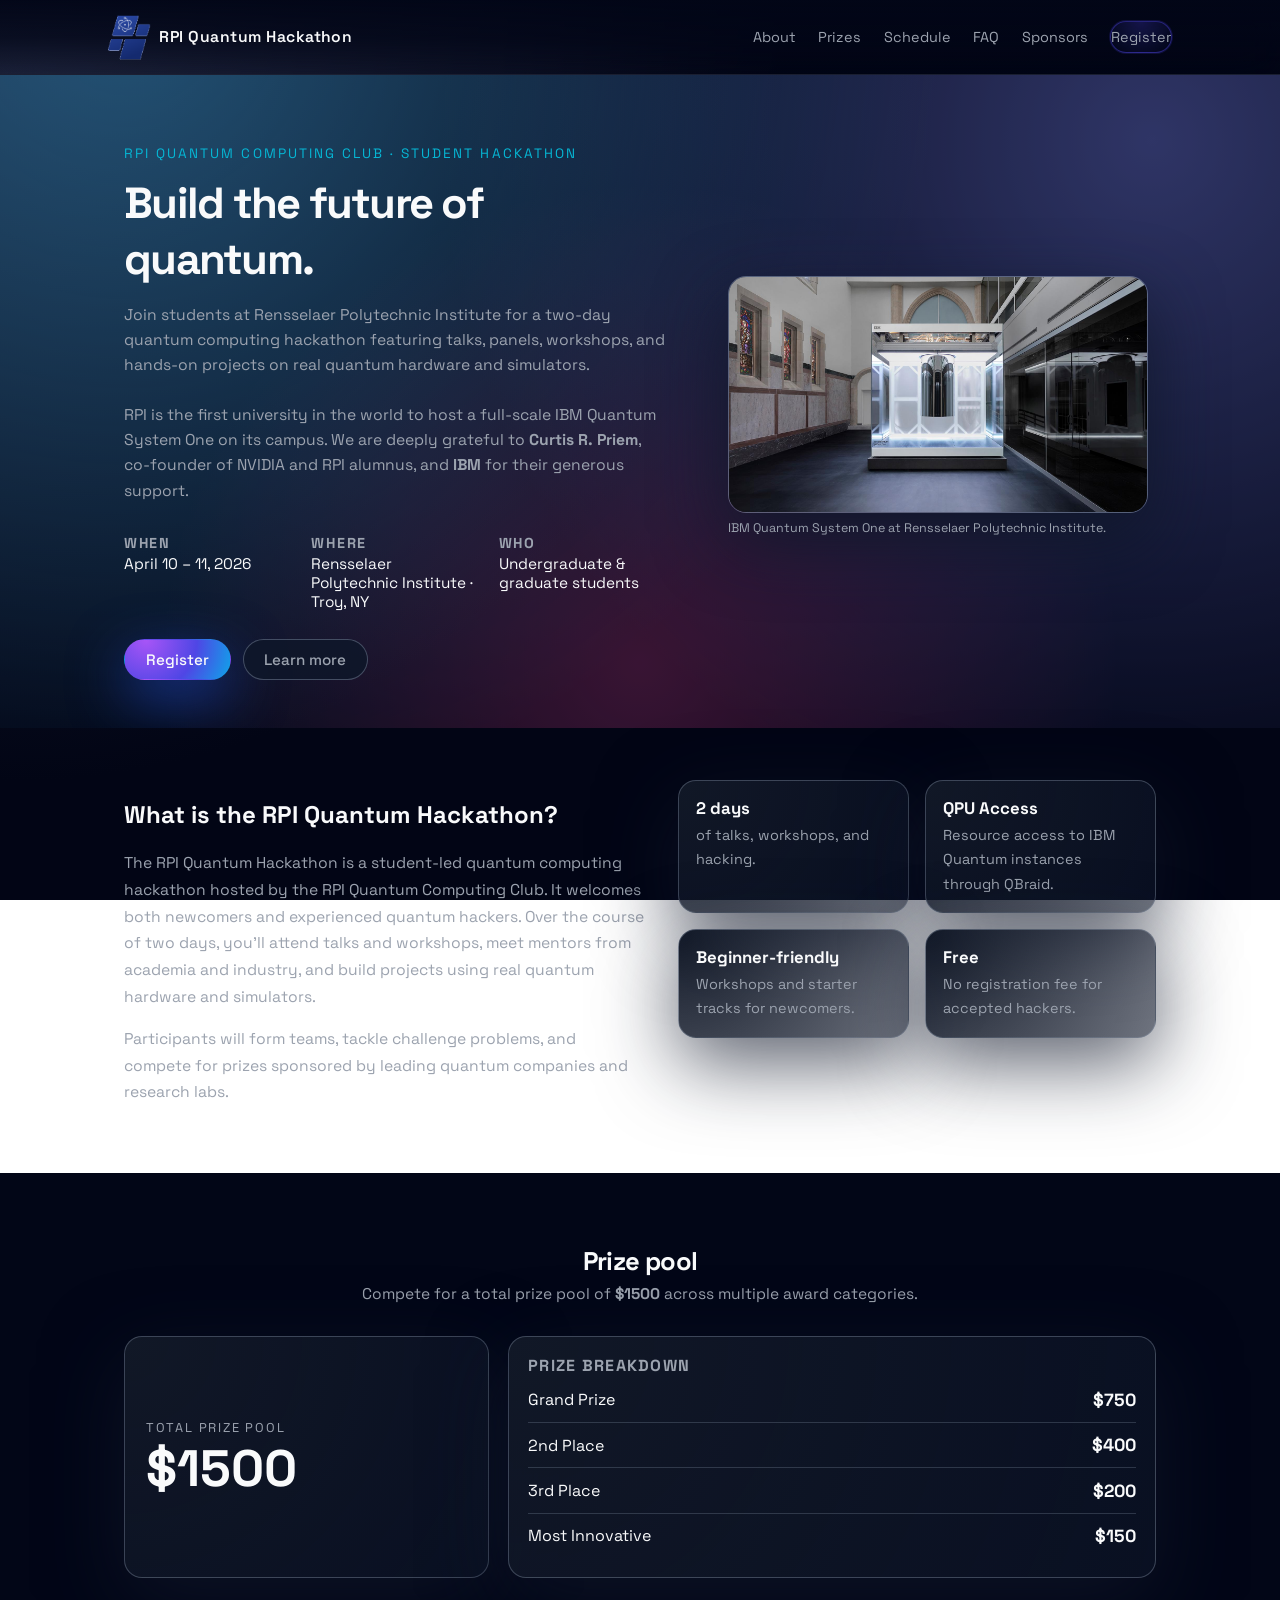
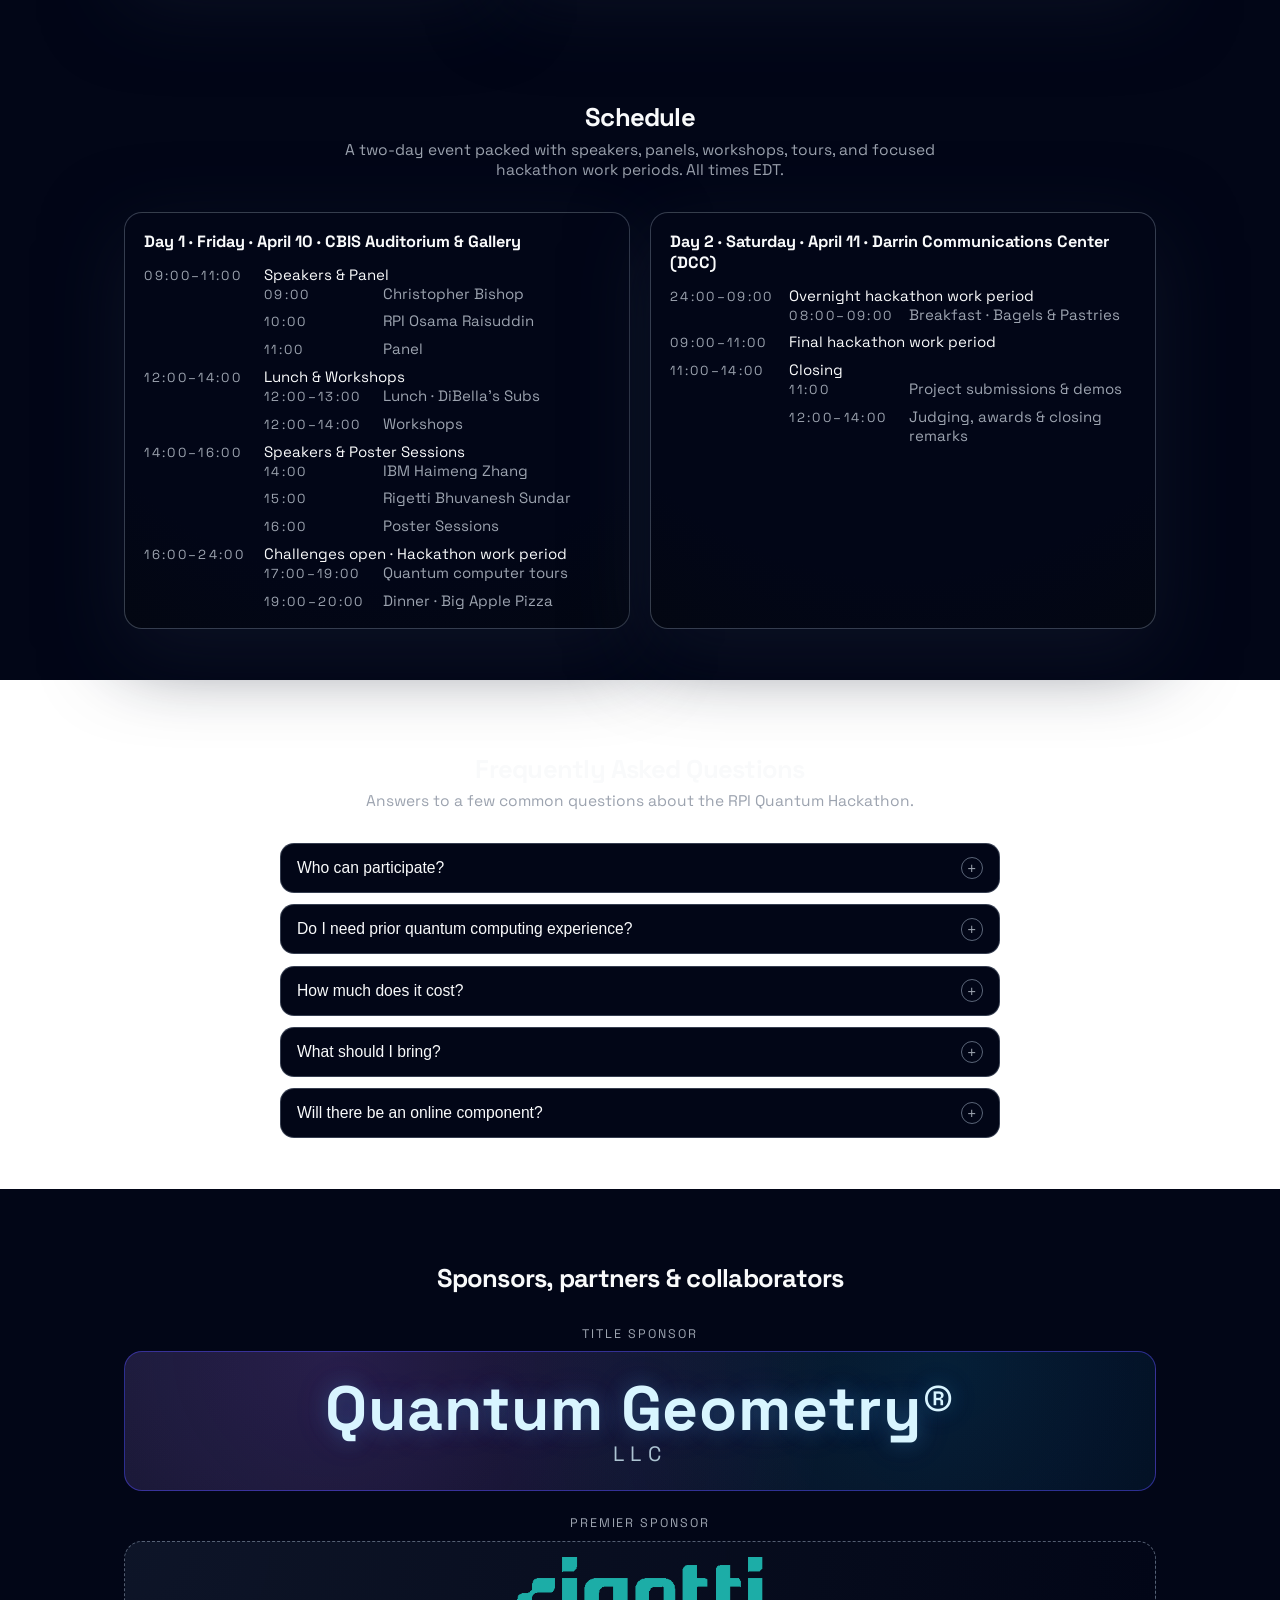
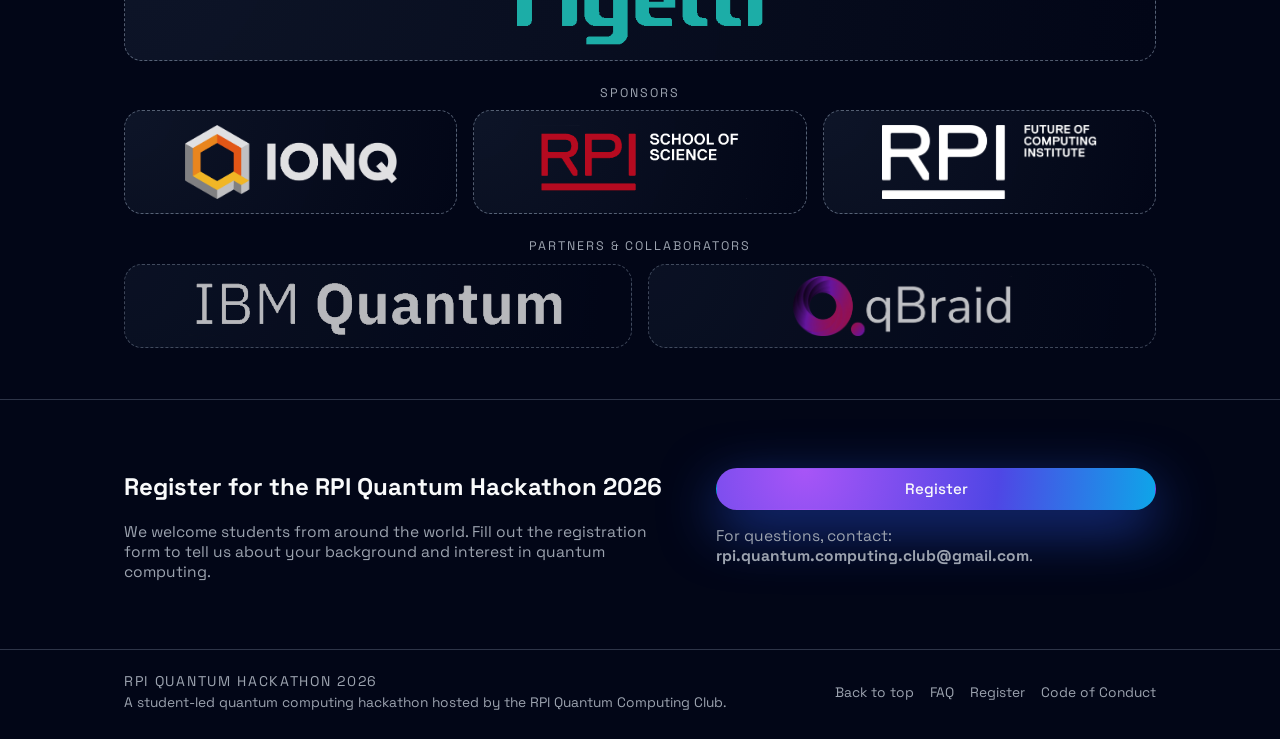
==== commit c9e5a1b0: "update speaker Signed-off-by: Christopher Poon <christopherpoonc@gmail.com>" ====
--- a/index.html
+++ b/index.html
@@ -194,7 +194,7 @@
                   <span class="label">Speakers & Poster Sessions
                     <ul class="sub-items">
                       <li><span class="time">14:00</span><span class="label">IBM Haimeng Zhang</span></li>
-                      <li><span class="time">15:00</span><span class="label">Rigetti (TBD)</span></li>
+                      <li><span class="time">15:00</span><span class="label">Rigetti Bhuvanesh Sundar</span></li>
                       <li><span class="time">16:00</span><span class="label">Poster Sessions</span></li>
                     </ul>
                   </span>
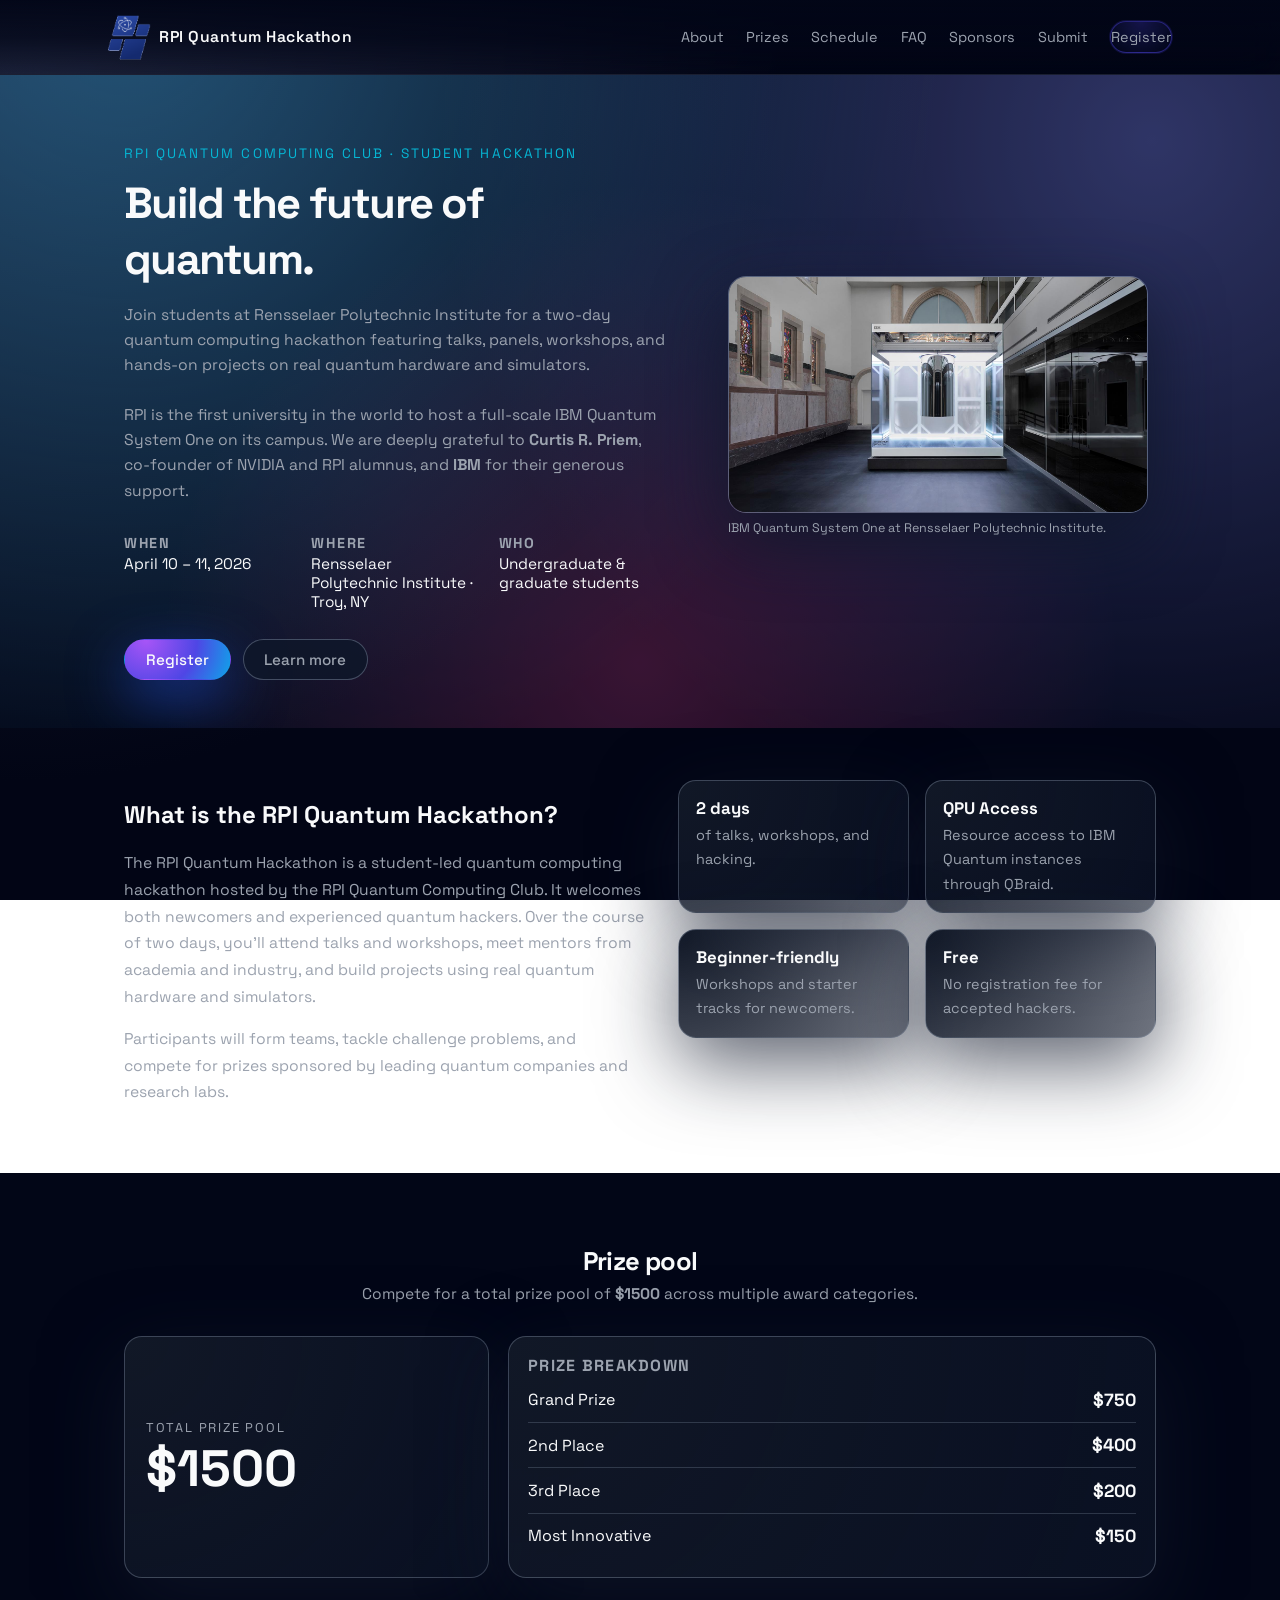
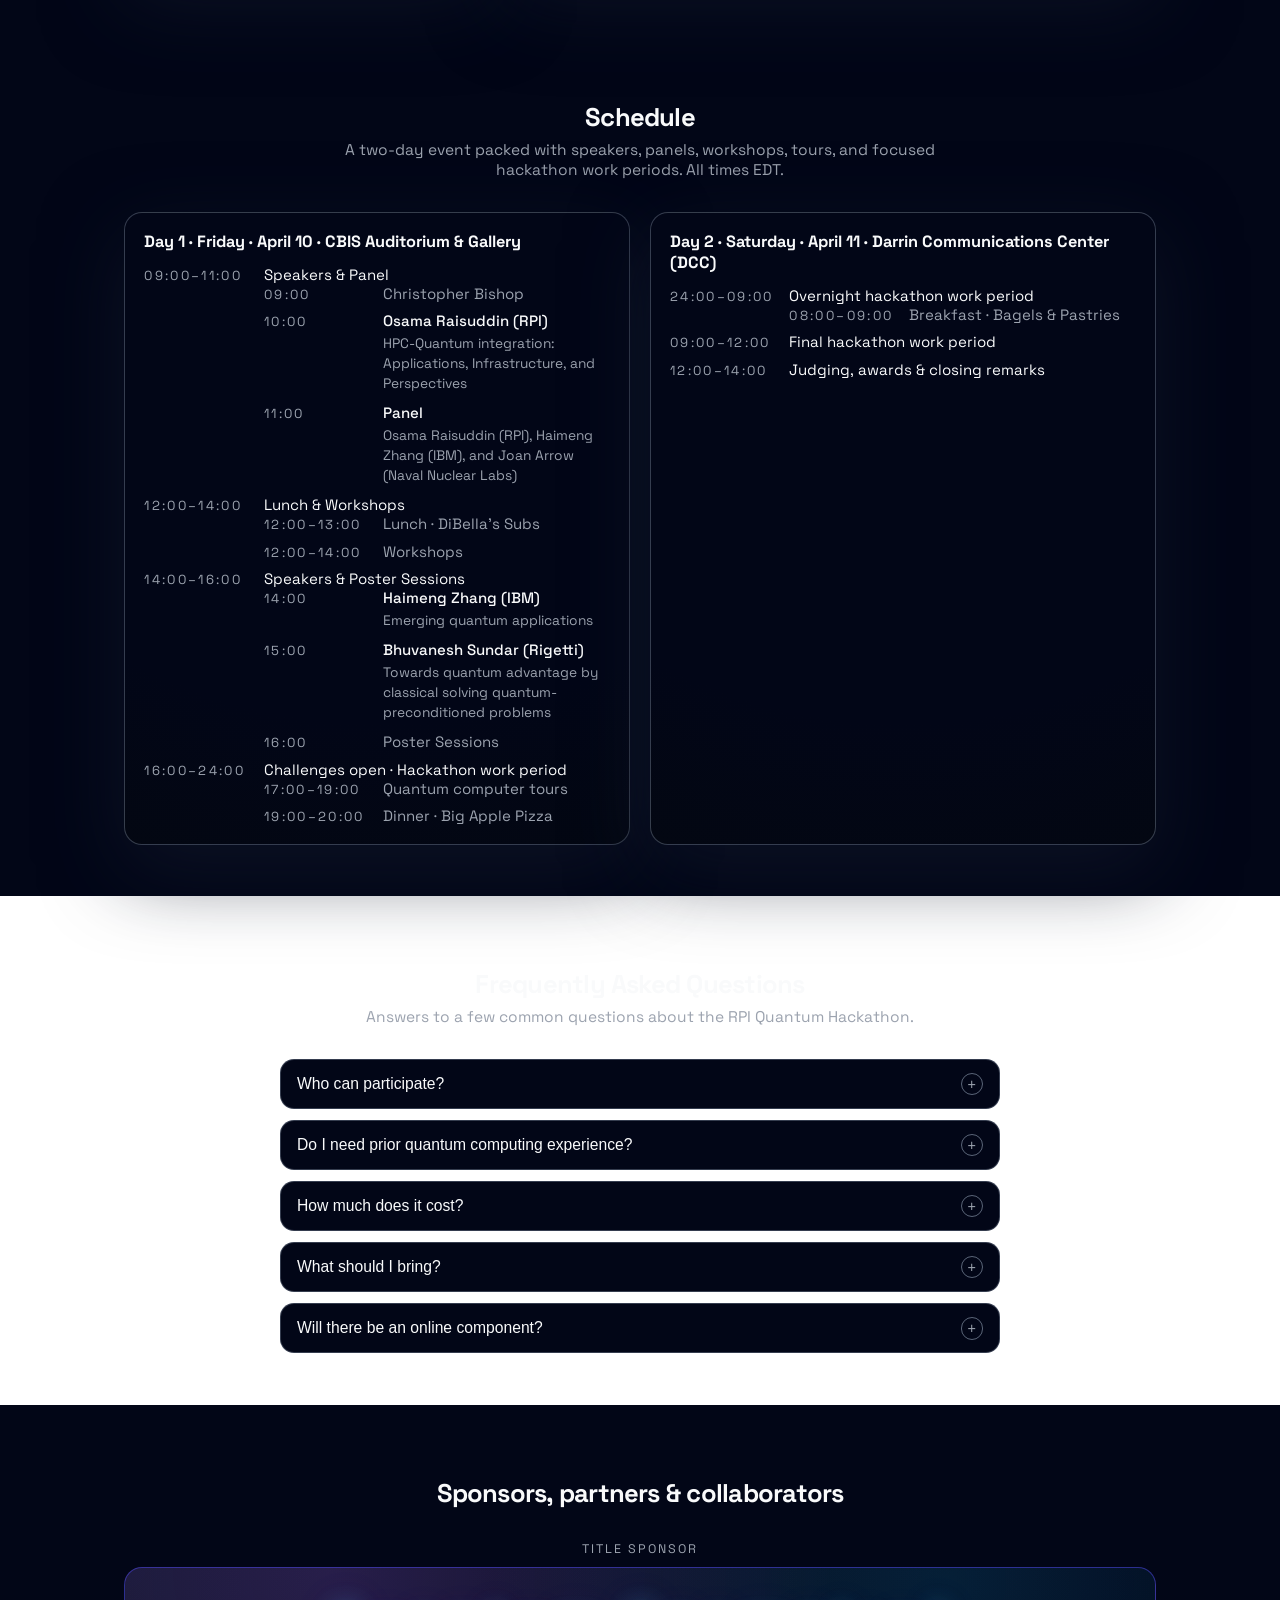
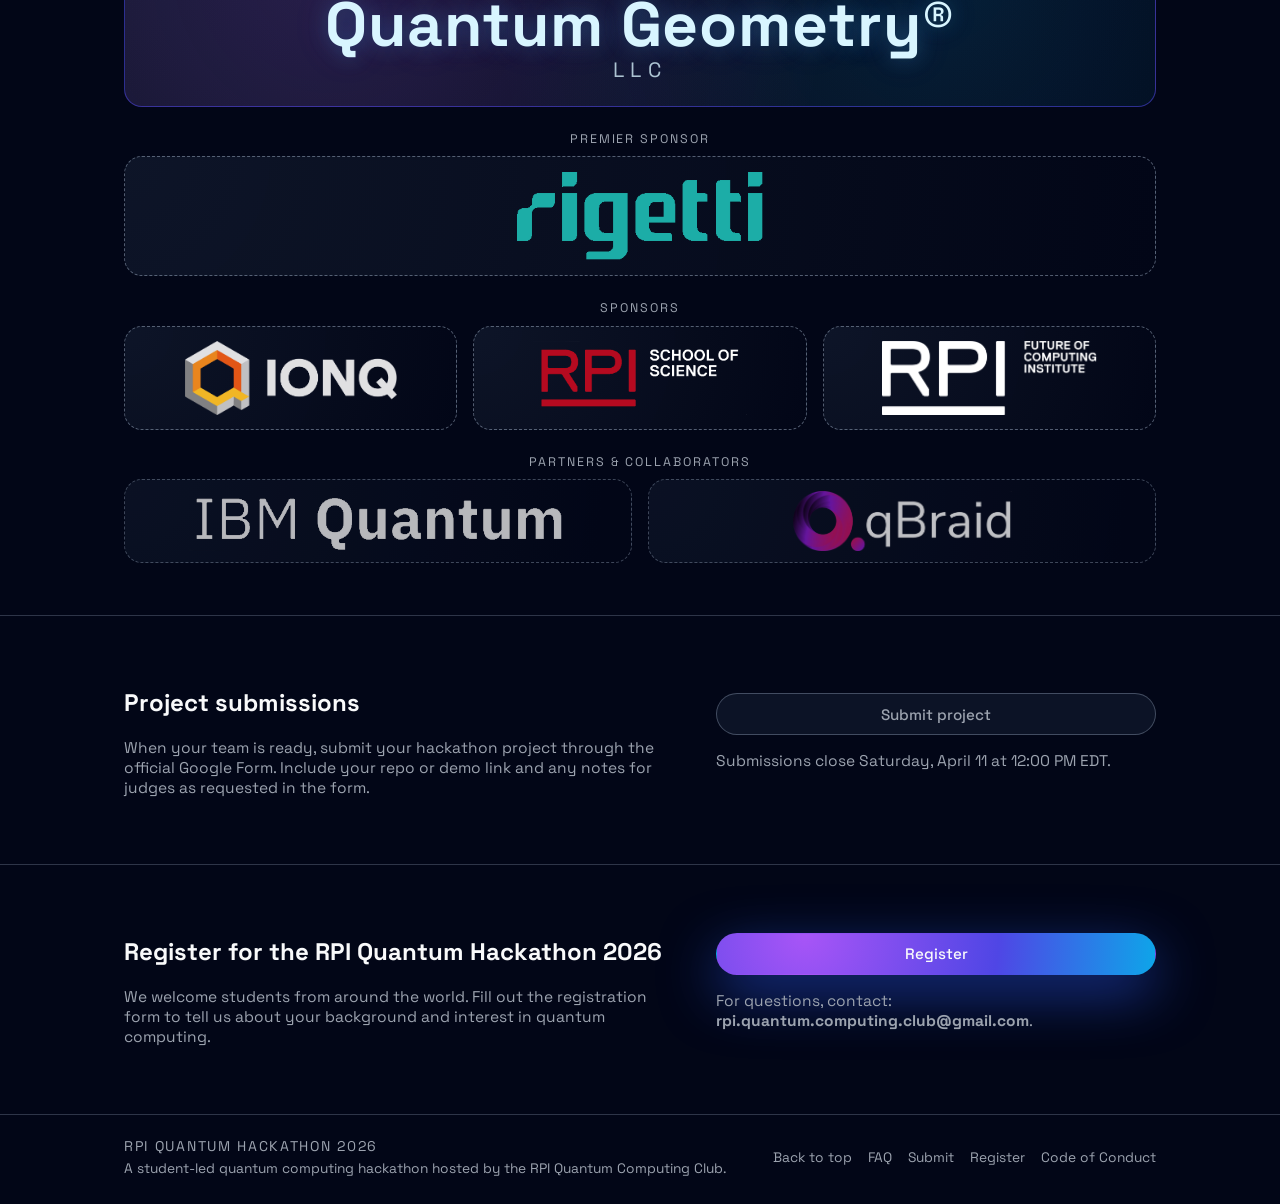
==== commit c83002a4: "update submission and scheduling Signed-off-by: Christopher Poon <christopherpoonc@gmail.com>" ====
--- a/index.html
+++ b/index.html
@@ -29,6 +29,7 @@
           <a href="#schedule">Schedule</a>
           <a href="#faq">FAQ</a>
           <a href="#sponsors">Sponsors</a>
+          <a href="#submissions">Submit</a>
           <a href="#apply" class="nav-cta">Register</a>
         </nav>
         <button class="nav-toggle" aria-label="Toggle navigation">
@@ -175,8 +176,20 @@
                   <span class="label">Speakers & Panel
                     <ul class="sub-items">
                       <li><span class="time">09:00</span><span class="label">Christopher Bishop</span></li>
-                      <li><span class="time">10:00</span><span class="label">RPI Osama Raisuddin</span></li>
-                      <li><span class="time">11:00</span><span class="label">Panel</span></li>
+                      <li>
+                        <span class="time">10:00</span>
+                        <span class="label">
+                          <span class="speaker-name">Osama Raisuddin (RPI)</span>
+                          <span class="talk-title">HPC-Quantum integration: Applications, Infrastructure, and Perspectives</span>
+                        </span>
+                      </li>
+                      <li>
+                        <span class="time">11:00</span>
+                        <span class="label">
+                          <span class="speaker-name">Panel</span>
+                          <span class="talk-title">Osama Raisuddin (RPI), Haimeng Zhang (IBM), and Joan Arrow (Naval Nuclear Labs)</span>
+                        </span>
+                      </li>
                     </ul>
                   </span>
                 </li>
@@ -193,8 +206,20 @@
                   <span class="time">14:00–16:00</span>
                   <span class="label">Speakers & Poster Sessions
                     <ul class="sub-items">
-                      <li><span class="time">14:00</span><span class="label">IBM Haimeng Zhang</span></li>
-                      <li><span class="time">15:00</span><span class="label">Rigetti Bhuvanesh Sundar</span></li>
+                      <li>
+                        <span class="time">14:00</span>
+                        <span class="label">
+                          <span class="speaker-name">Haimeng Zhang (IBM)</span>
+                          <span class="talk-title">Emerging quantum applications</span>
+                        </span>
+                      </li>
+                      <li>
+                        <span class="time">15:00</span>
+                        <span class="label">
+                          <span class="speaker-name">Bhuvanesh Sundar (Rigetti)</span>
+                          <span class="talk-title">Towards quantum advantage by classical solving quantum-preconditioned problems</span>
+                        </span>
+                      </li>
                       <li><span class="time">16:00</span><span class="label">Poster Sessions</span></li>
                     </ul>
                   </span>
@@ -222,17 +247,12 @@
                   </span>
                 </li>
                 <li>
-                  <span class="time">09:00–11:00</span>
+                  <span class="time">09:00–12:00</span>
                   <span class="label">Final hackathon work period</span>
                 </li>
                 <li>
-                  <span class="time">11:00–14:00</span>
-                  <span class="label">Closing
-                    <ul class="sub-items">
-                      <li><span class="time">11:00</span><span class="label">Project submissions & demos</span></li>
-                      <li><span class="time">12:00–14:00</span><span class="label">Judging, awards & closing remarks</span></li>
-                    </ul>
-                  </span>
+                  <span class="time">12:00–14:00</span>
+                  <span class="label">Judging, awards & closing remarks</span>
                 </li>
               </ul>
             </div>
@@ -385,6 +405,28 @@
                 <img src="images/qbraid_logo.png" alt="QBraid" />
               </a>
             </div>
+          </div>
+        </div>
+      </section>
+
+      <!-- Submissions -->
+      <section class="section apply-section" id="submissions">
+        <div class="container apply-inner">
+          <div>
+            <h2>Project submissions</h2>
+            <p>
+              When your team is ready, submit your hackathon project through the
+              official Google Form. Include your repo or demo link and any notes
+              for judges as requested in the form.
+            </p>
+          </div>
+          <div class="apply-actions">
+            <a href="https://forms.gle/CSqyRC7i3JdLnQ4w6" target="_blank" rel="noopener noreferrer" class="btn btn-secondary btn-wide">
+              Submit project
+            </a>
+            <p class="apply-note">
+              Submissions close Saturday, April 11 at 12:00 PM EDT.
+            </p>
           </div>
         </div>
       </section>
@@ -430,6 +472,7 @@
         <div class="footer-links">
           <a href="#top">Back to top</a>
           <a href="#faq">FAQ</a>
+          <a href="#submissions">Submit</a>
           <a href="#apply">Register</a>
           <a href="code-of-conduct.html">Code of Conduct</a>
         </div>
--- a/styles.css
+++ b/styles.css
@@ -485,6 +485,22 @@
   color: var(--text-muted);
 }
 
+.sub-items .speaker-name {
+  display: block;
+  font-size: 0.94rem;
+  font-weight: 500;
+  color: var(--text);
+}
+
+.sub-items .talk-title {
+  display: block;
+  margin-top: 0.25rem;
+  font-size: 0.86rem;
+  font-weight: 400;
+  line-height: 1.45;
+  color: var(--text-muted);
+}
+
 .schedule {
   display: grid;
   grid-template-columns: repeat(auto-fit, minmax(260px, 1fr));
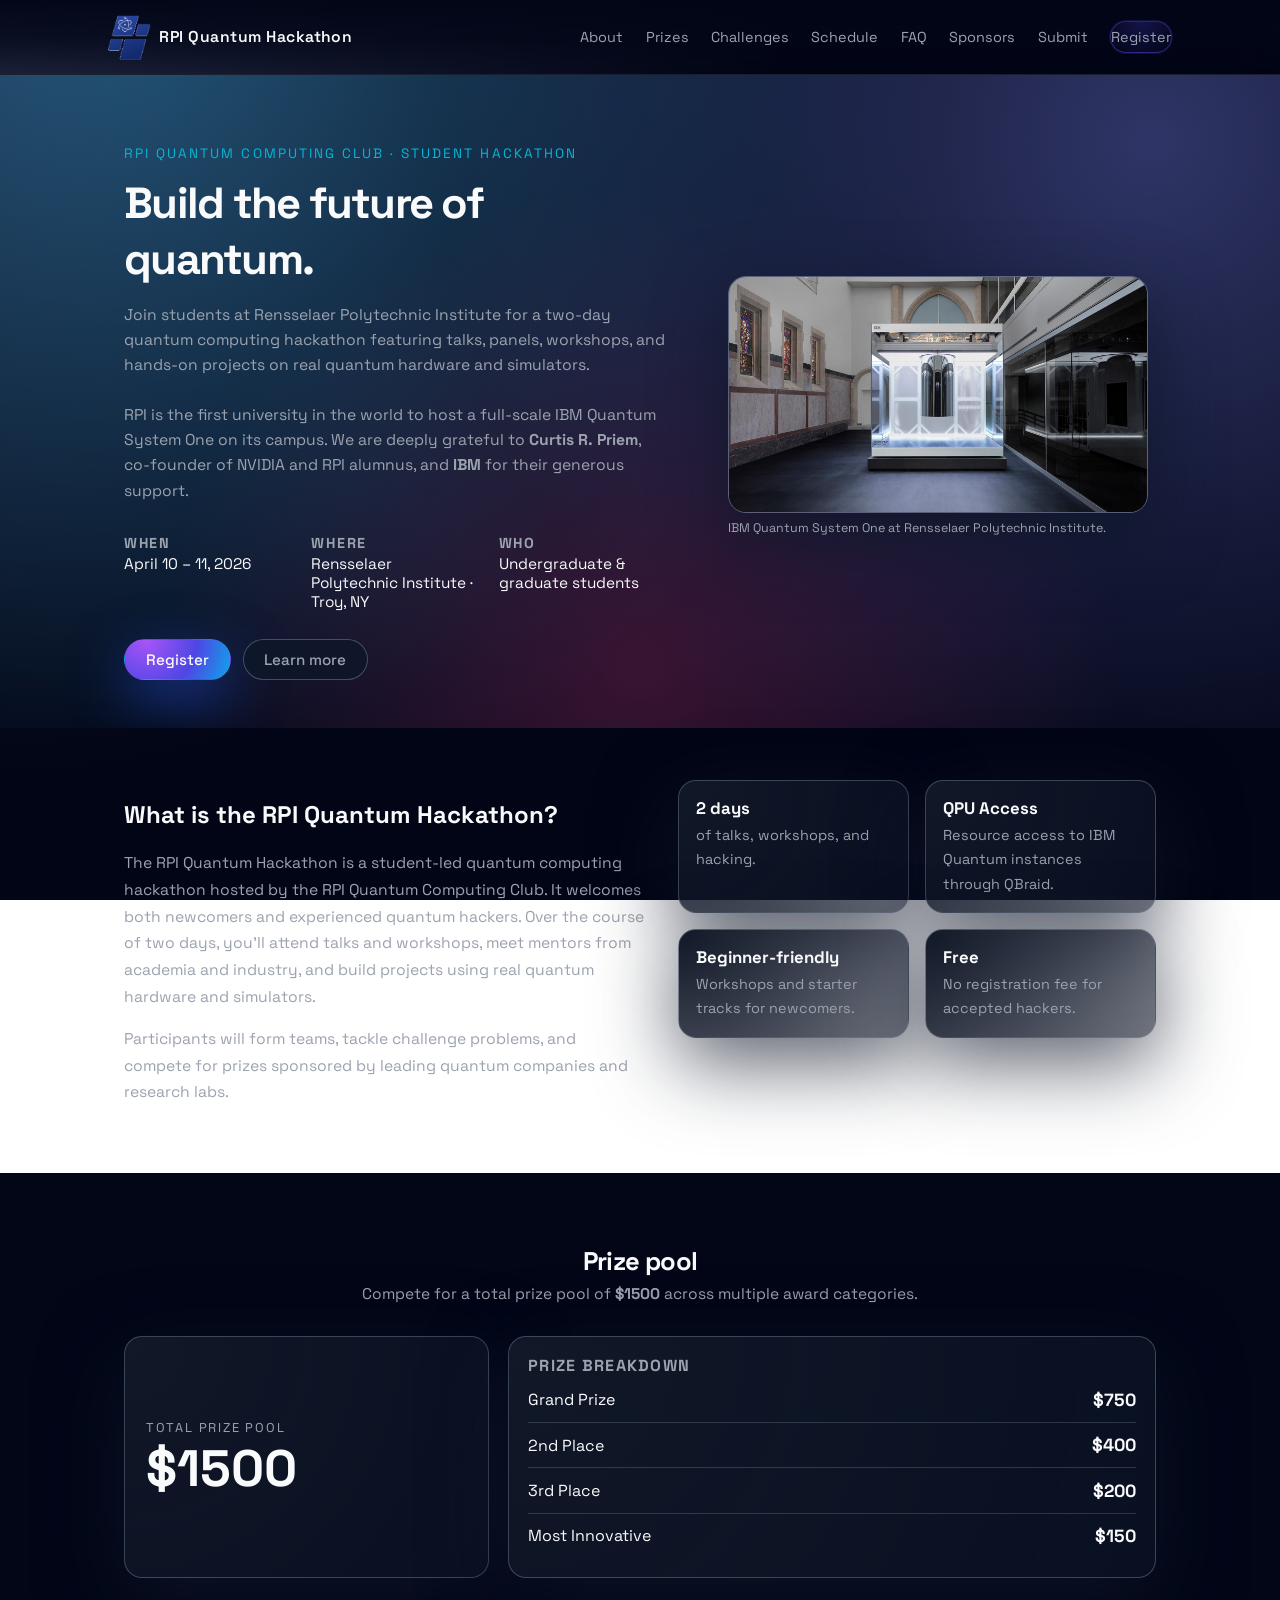
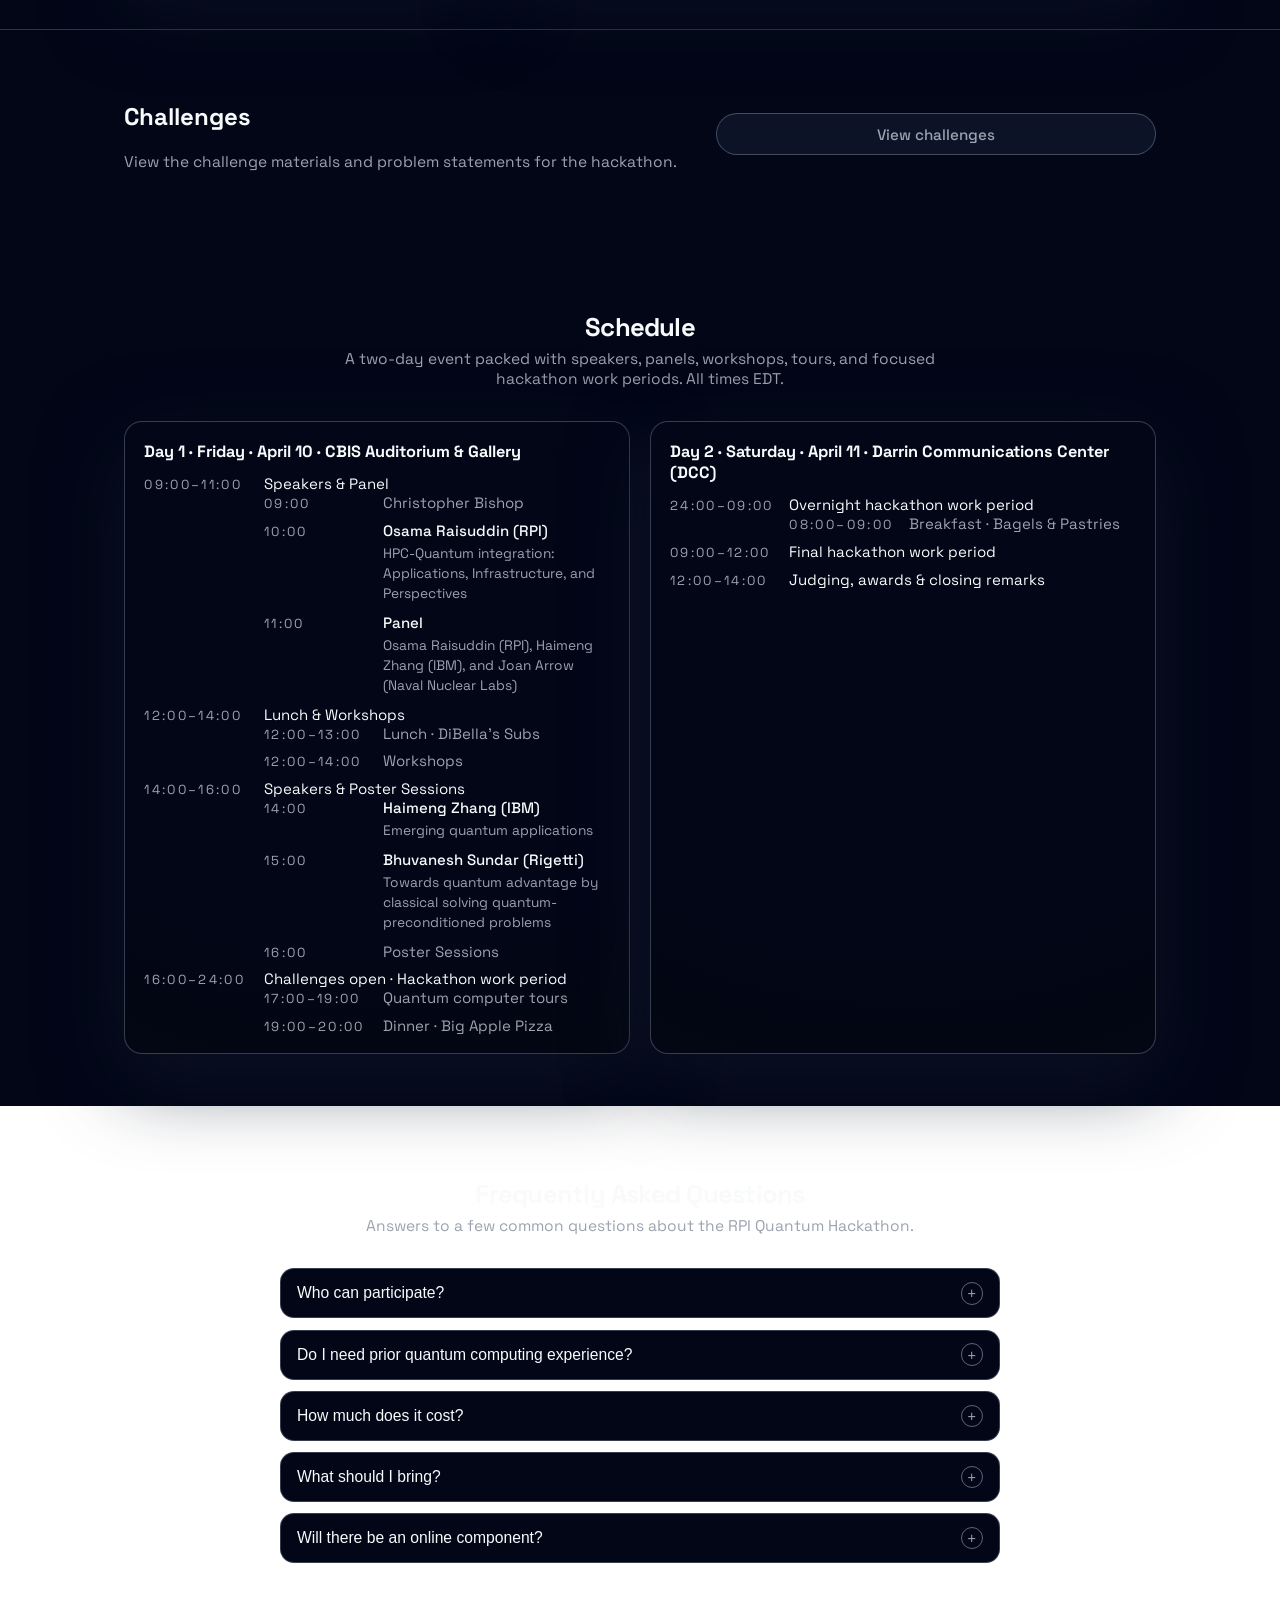
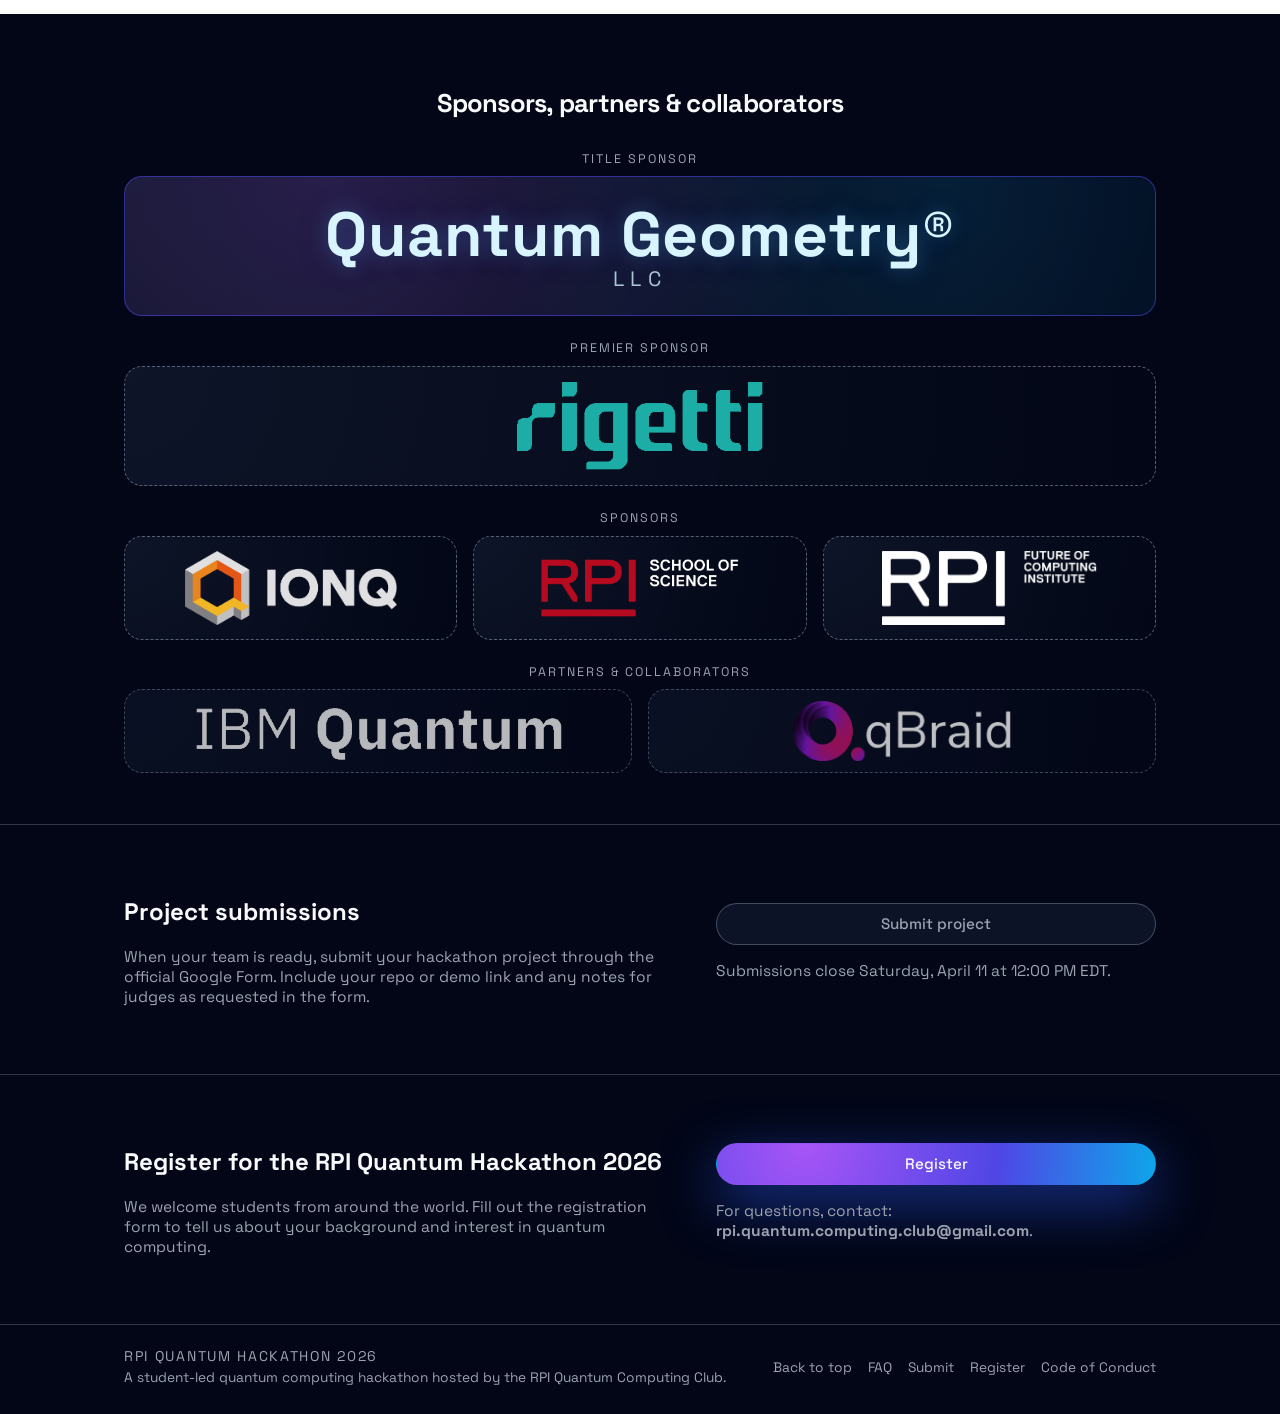
==== commit e4e3a201: "add challenges Signed-off-by: Christopher Poon <christopherpoonc@gmail.com>" ====
--- a/index.html
+++ b/index.html
@@ -26,6 +26,7 @@
         <nav class="nav">
           <a href="#about">About</a>
           <a href="#prizes">Prizes</a>
+          <a href="#challenges">Challenges</a>
           <a href="#schedule">Schedule</a>
           <a href="#faq">FAQ</a>
           <a href="#sponsors">Sponsors</a>
@@ -156,7 +157,20 @@
           </div>
         </div>
       </section>
-
+      <!-- Challenges -->
+      <section class="section apply-section" id="challenges">
+        <div class="container apply-inner">
+          <div>
+            <h2>Challenges</h2>
+            <p>View the challenge materials and problem statements for the hackathon.</p>
+          </div>
+          <div class="apply-actions">
+            <a href="https://drive.google.com/drive/folders/1UUs0mhduXMpkq6_8SCw3URbhn3BiSbMo" target="_blank" rel="noopener noreferrer" class="btn btn-secondary btn-wide">
+              View challenges
+            </a>
+          </div>
+        </div>
+      </section>
       <!-- Schedule -->
       <section class="section section-alt" id="schedule">
         <div class="container">
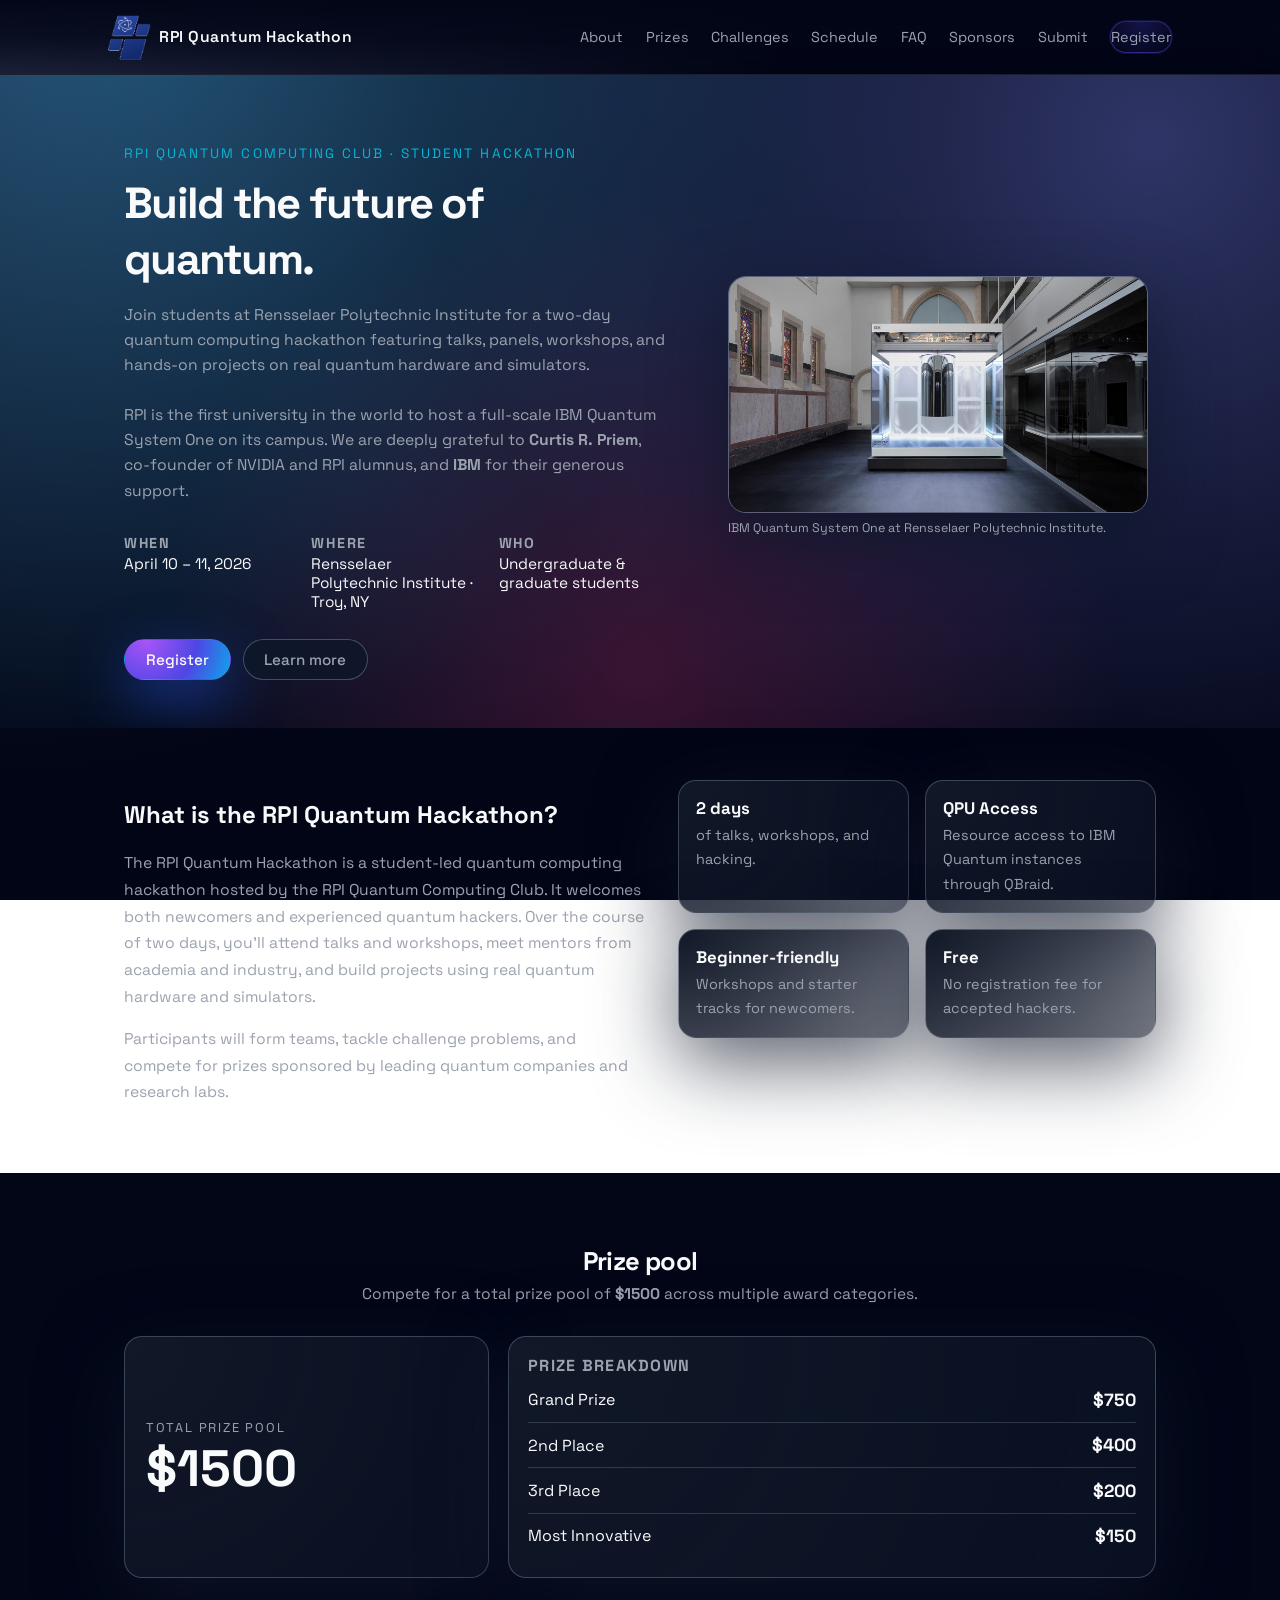
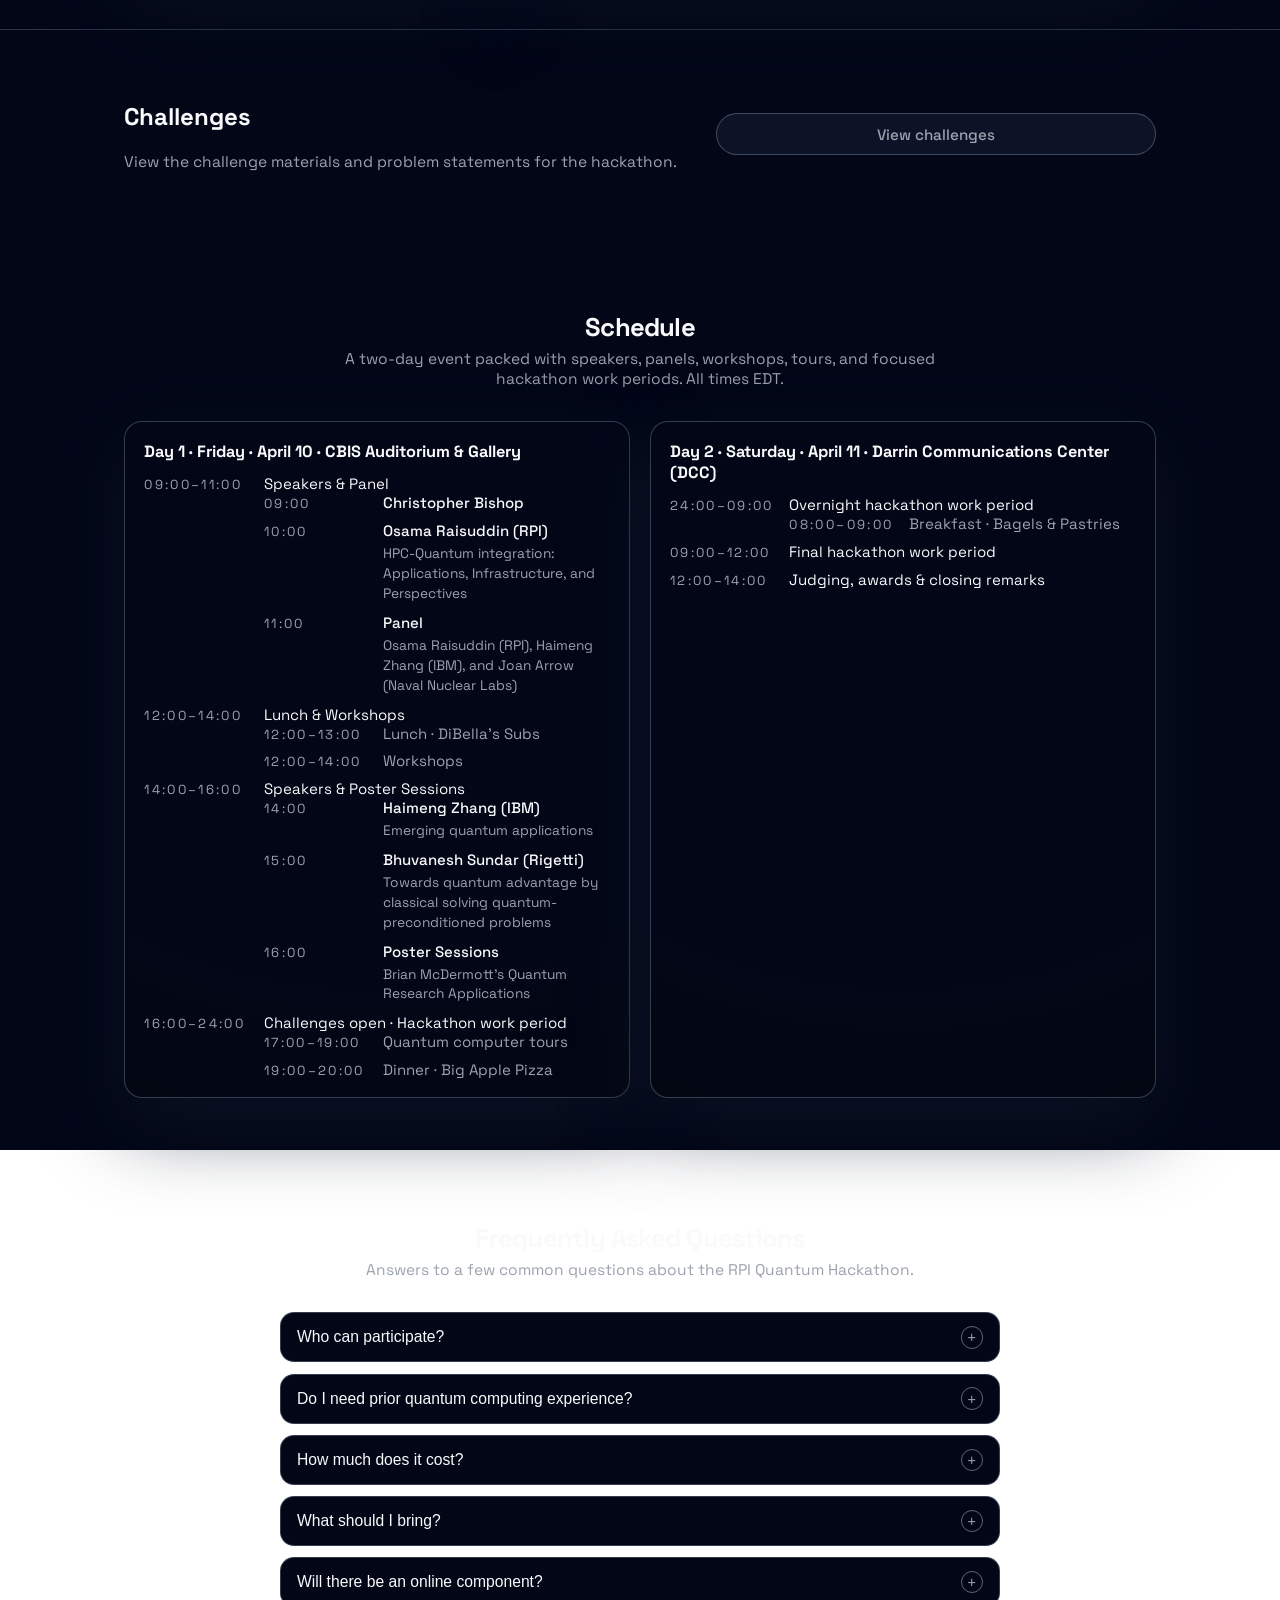
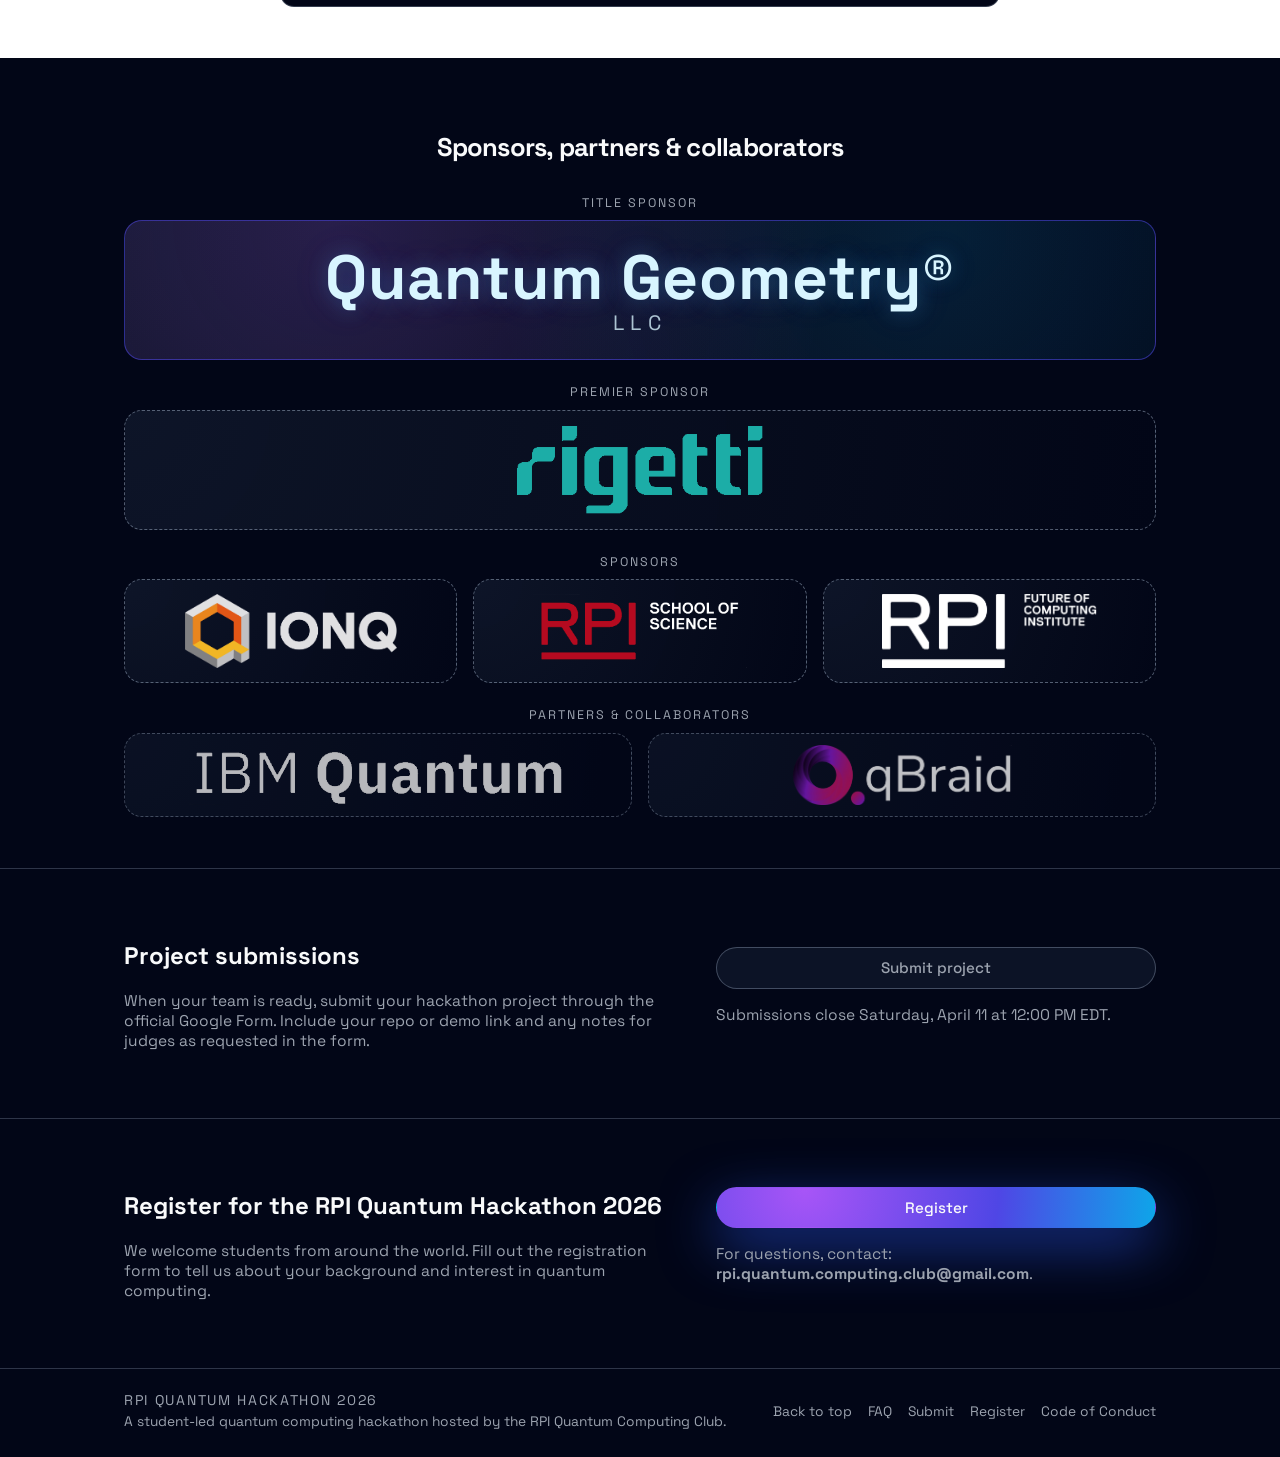
==== commit 62a20212: "specific class hosting poster session Signed-off-by: Christopher Poon <christopherpoonc@gmail.com>" ====
--- a/index.html
+++ b/index.html
@@ -189,7 +189,7 @@
                   <span class="time">09:00–11:00</span>
                   <span class="label">Speakers & Panel
                     <ul class="sub-items">
-                      <li><span class="time">09:00</span><span class="label">Christopher Bishop</span></li>
+                      <li><span class="time">09:00</span><span class="speaker-name">Christopher Bishop</span></li>
                       <li>
                         <span class="time">10:00</span>
                         <span class="label">
@@ -234,7 +234,11 @@
                           <span class="talk-title">Towards quantum advantage by classical solving quantum-preconditioned problems</span>
                         </span>
                       </li>
-                      <li><span class="time">16:00</span><span class="label">Poster Sessions</span></li>
+                      <li><span class="time">16:00</span><span class="speaker-name">Poster Sessions
+                        <ul class="sub-items">
+                          <li><span class="talk-title">Brian McDermott's Quantum Research Applications</span></li>
+                        </ul>
+                      </span></li>
                     </ul>
                   </span>
                 </li>
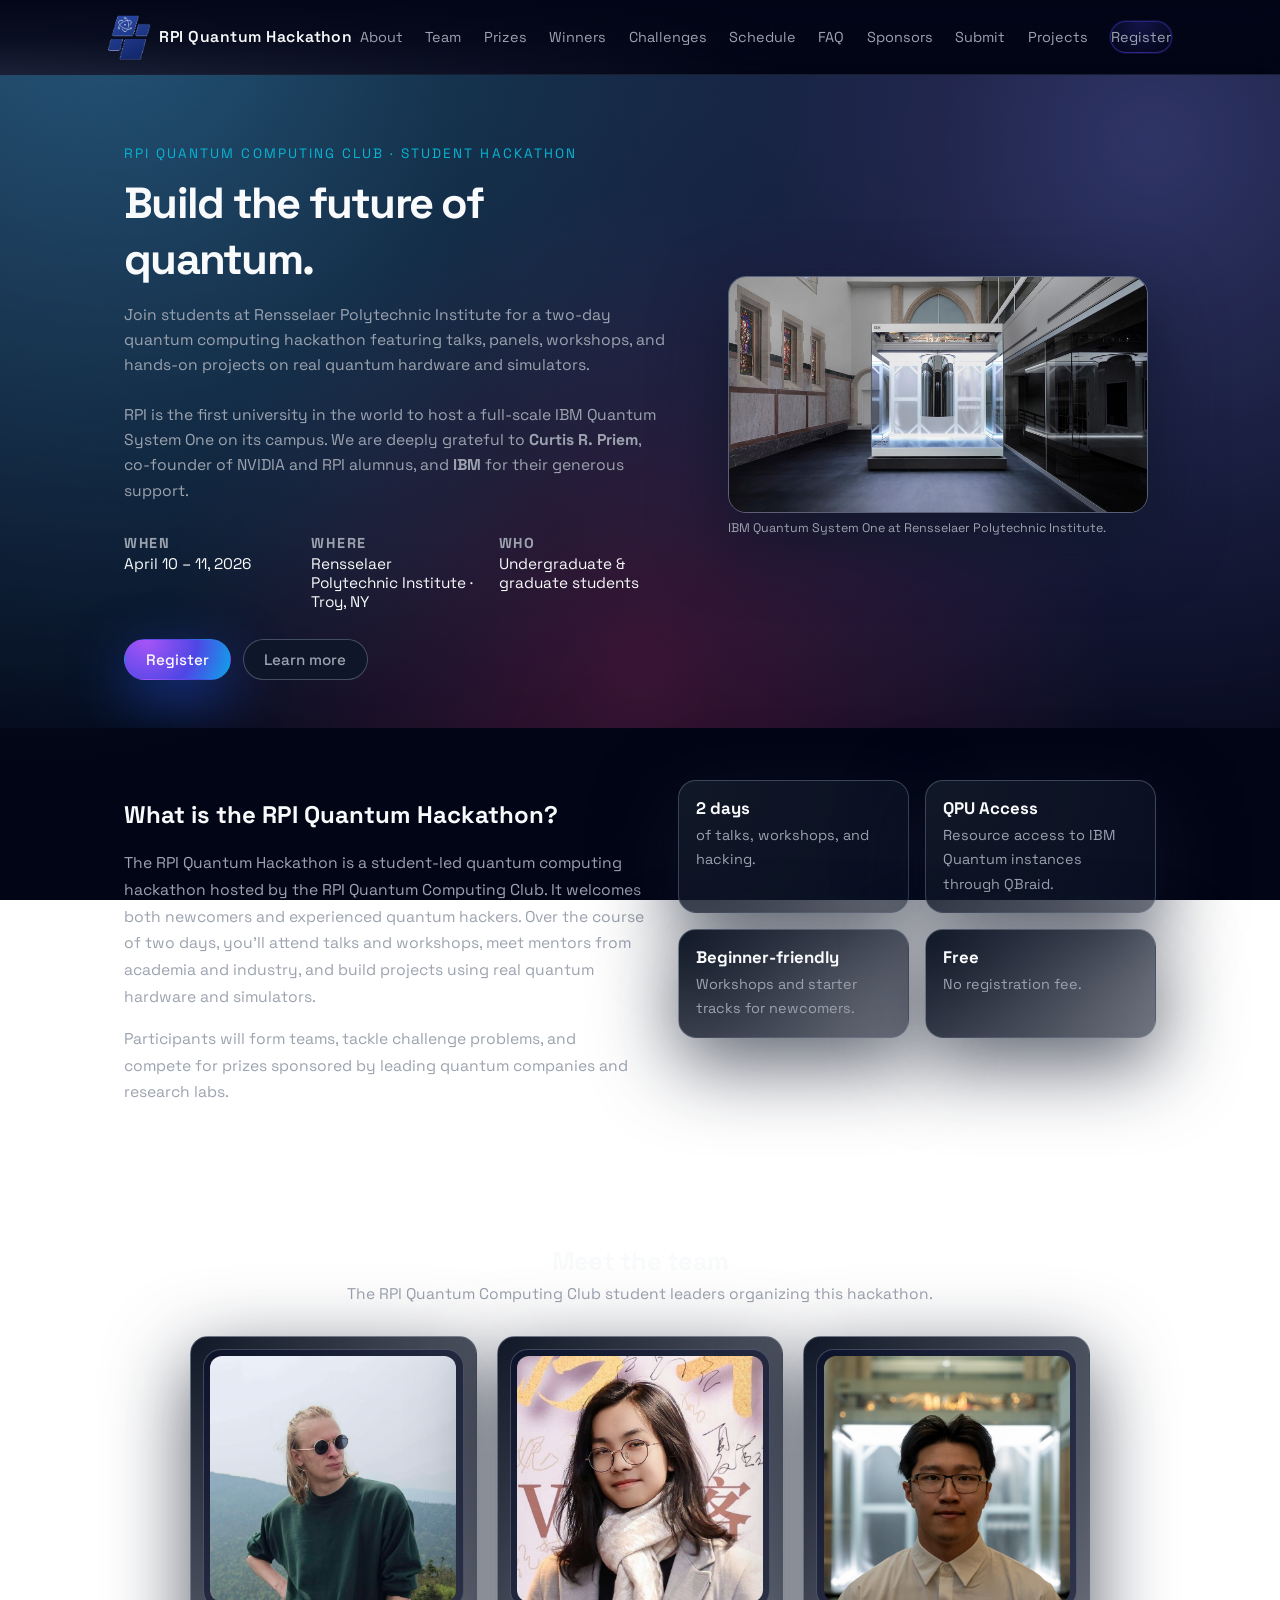
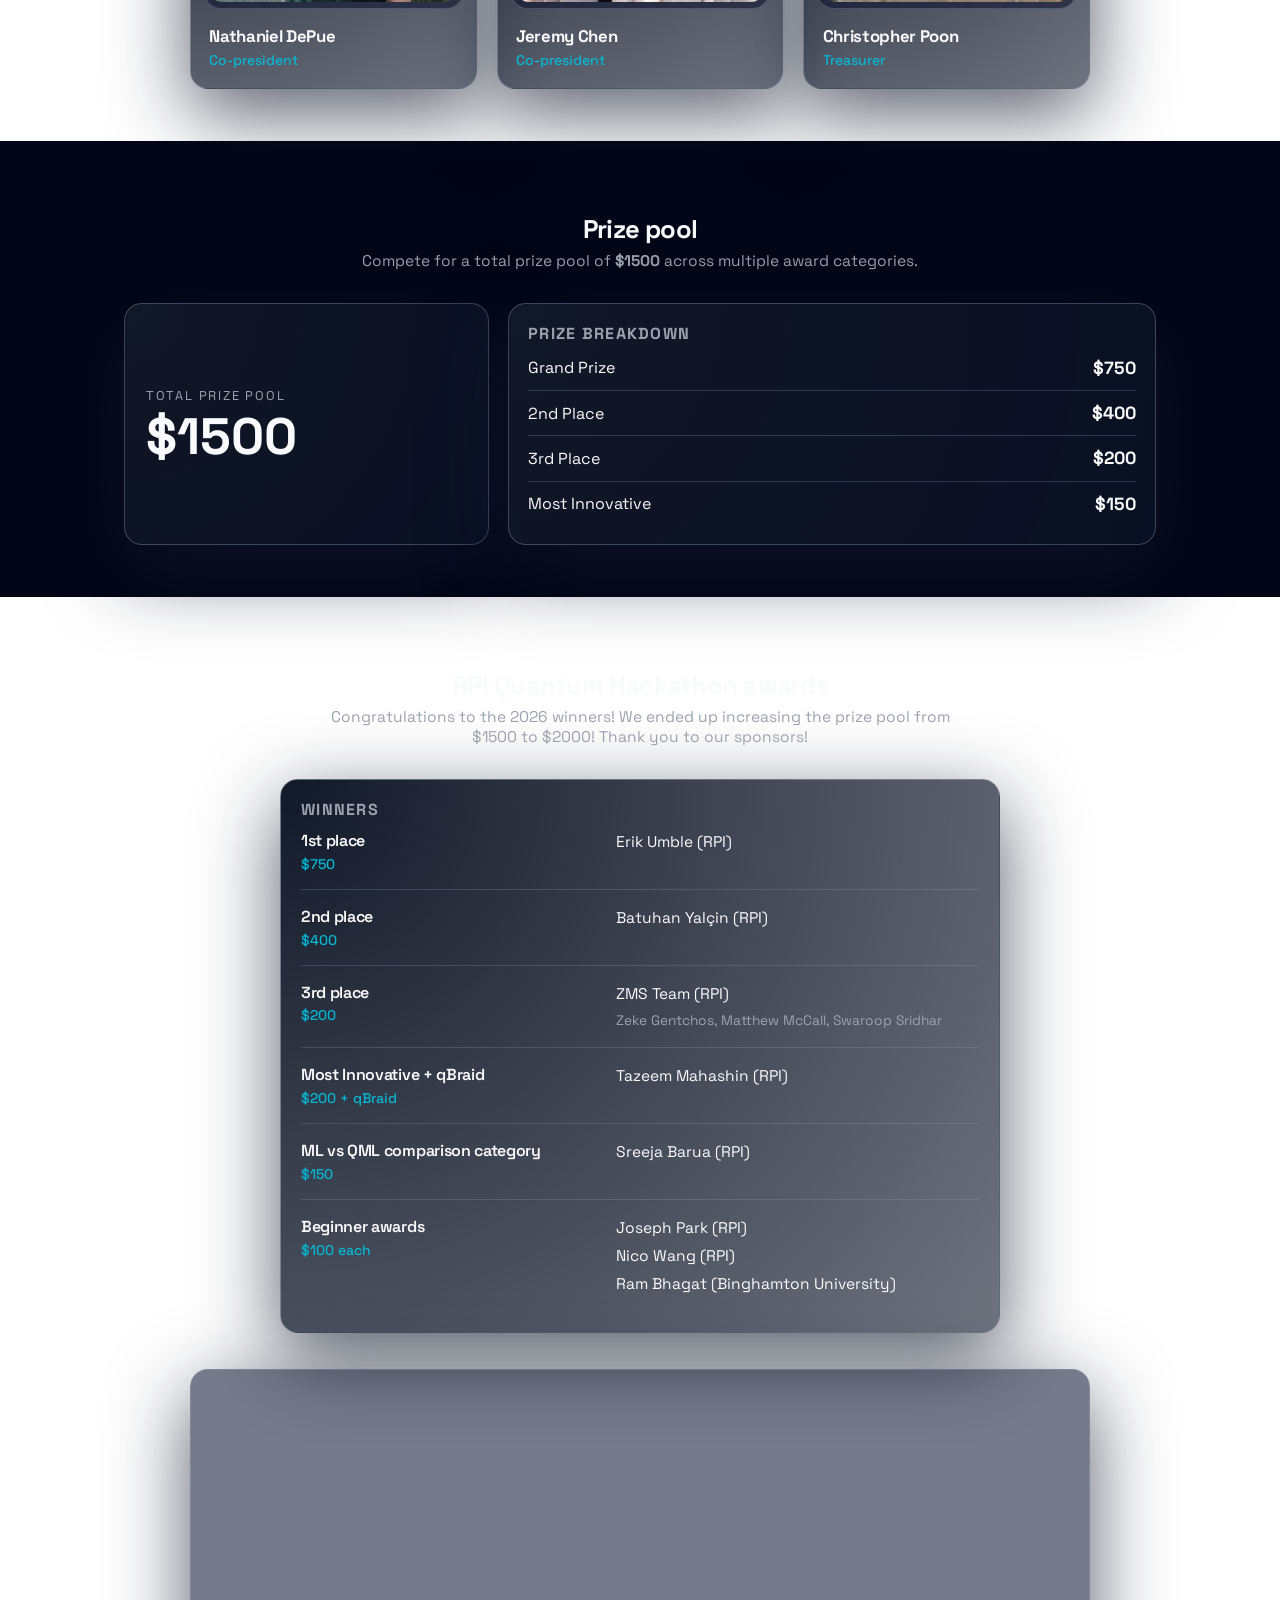
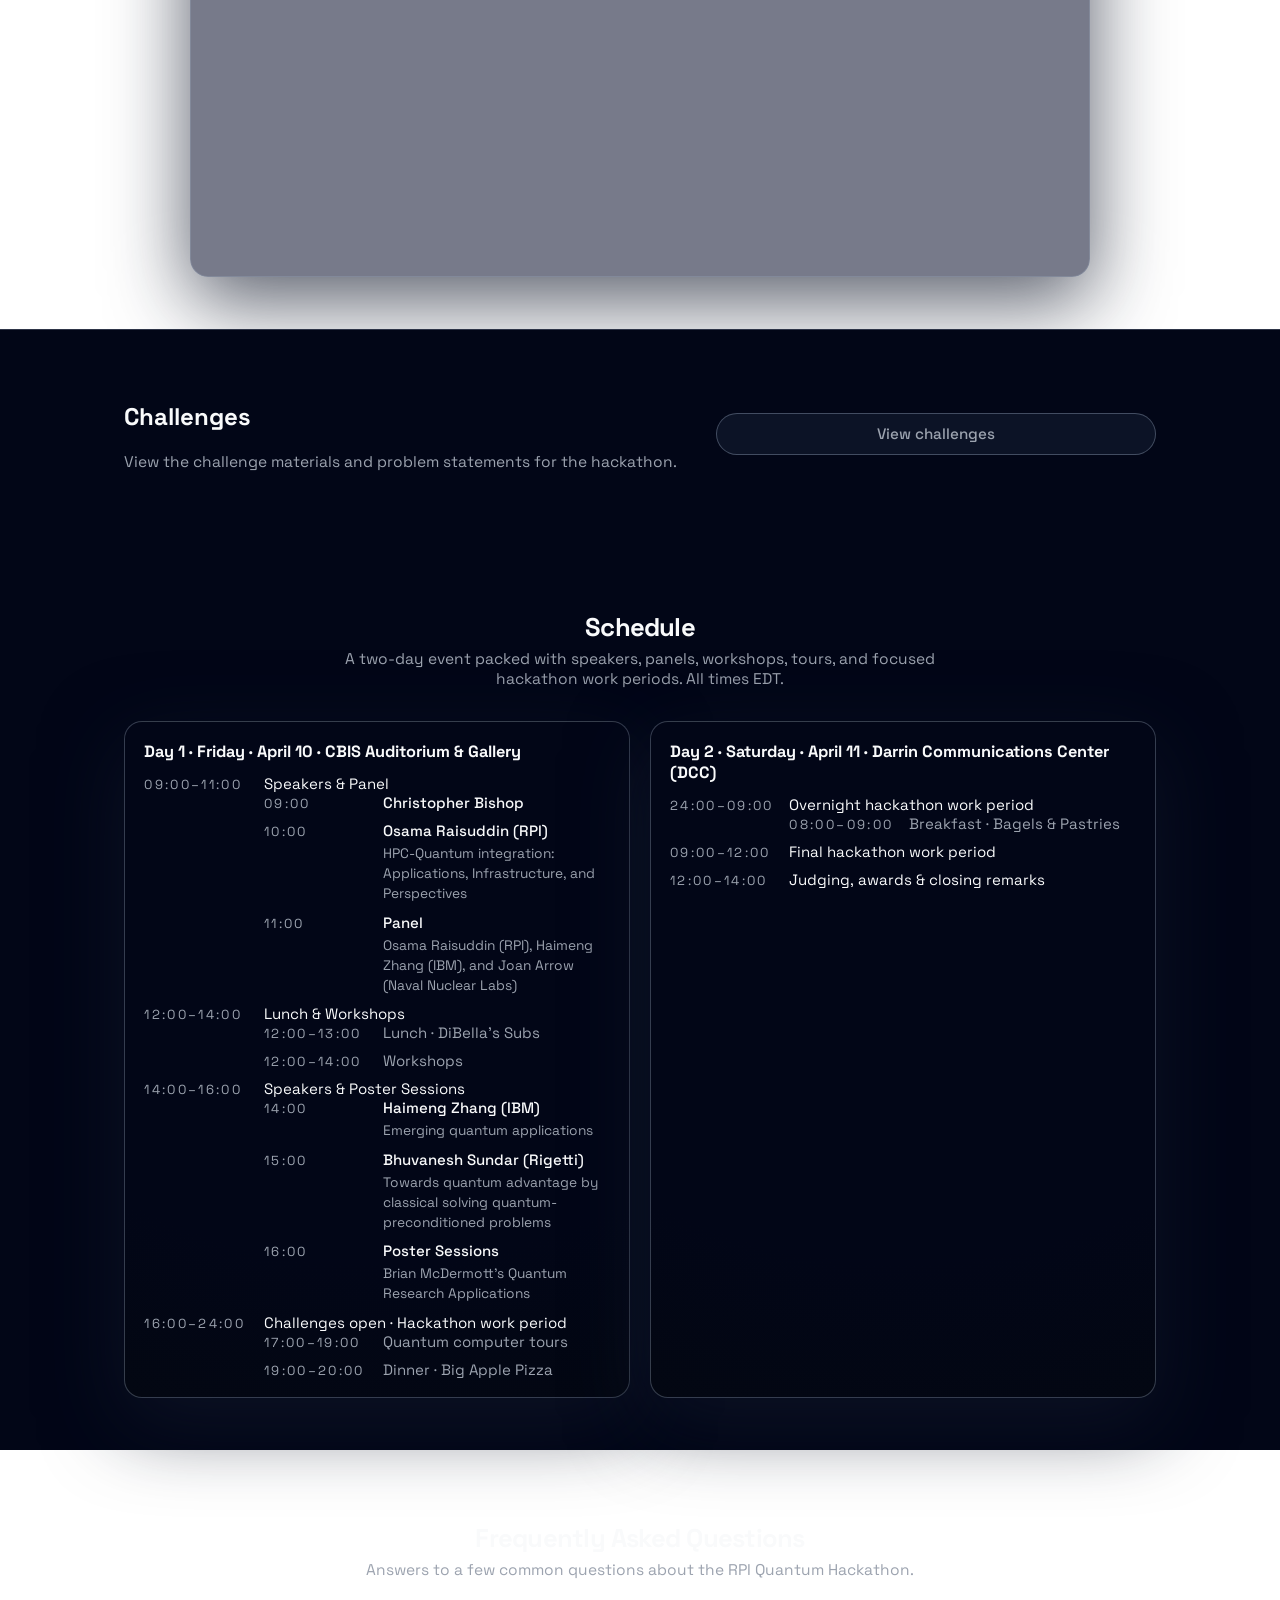
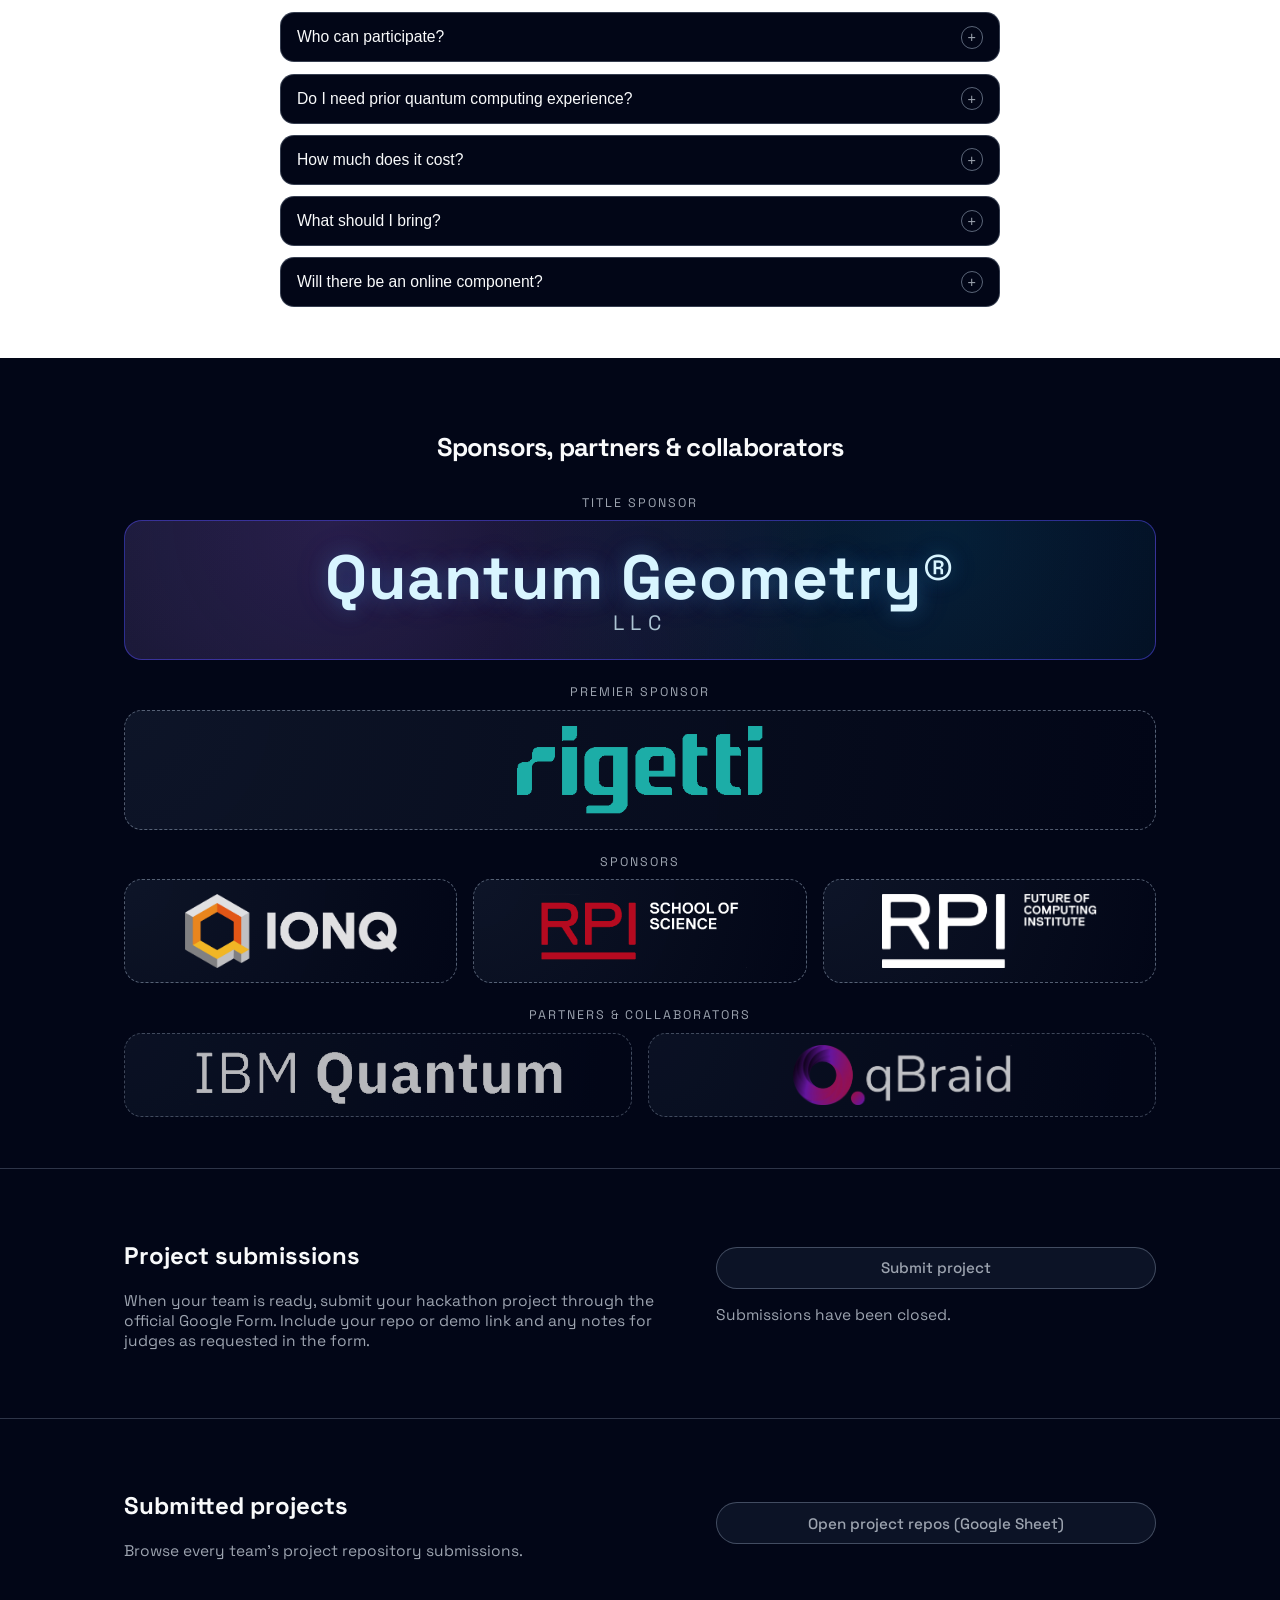
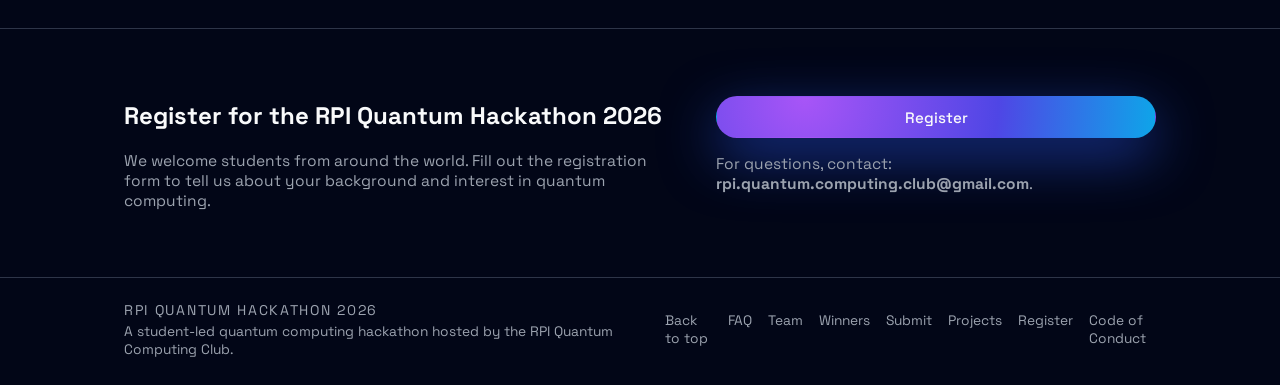
==== commit a612c70f: "add team photos, winners, and project submission Signed-off-by: Christopher Poon <christopherpoonc@g" ====
--- a/index.html
+++ b/index.html
@@ -25,12 +25,15 @@
         </div>
         <nav class="nav">
           <a href="#about">About</a>
+          <a href="#team">Team</a>
           <a href="#prizes">Prizes</a>
+          <a href="#winners">Winners</a>
           <a href="#challenges">Challenges</a>
           <a href="#schedule">Schedule</a>
           <a href="#faq">FAQ</a>
           <a href="#sponsors">Sponsors</a>
           <a href="#submissions">Submit</a>
+          <a href="#project-repos">Projects</a>
           <a href="#apply" class="nav-cta">Register</a>
         </nav>
         <button class="nav-toggle" aria-label="Toggle navigation">
@@ -124,8 +127,95 @@
             </div>
             <div class="stat-card">
               <h3>Free</h3>
-              <p>No registration fee for accepted hackers.</p>
-            </div>
+              <p>No registration fee.</p>
+            </div>
+          </div>
+        </div>
+      </section>
+
+      <!-- Meet the team -->
+      <section class="section" id="team">
+        <div class="container">
+          <div class="section-header">
+            <h2>Meet the team</h2>
+            <p>
+              The RPI Quantum Computing Club student leaders organizing this
+              hackathon.
+            </p>
+          </div>
+          <div class="team-grid">
+            <article class="team-card">
+              <figure class="team-photo-frame">
+                <a
+                  href="https://www.linkedin.com/in/nathaniel-depue/"
+                  target="_blank"
+                  rel="noopener noreferrer"
+                  class="team-photo-link"
+                  aria-label="Nathaniel DePue"
+                >
+                  <img
+                    src="images/nathaniel.jpg"
+                    alt="Portrait of Nathaniel DePue"
+                    class="team-photo"
+                    width="532"
+                    height="563"
+                    loading="lazy"
+                  />
+                </a>
+              </figure>
+              <div class="team-card-body">
+                <h3>Nathaniel DePue</h3>
+                <p class="team-role">Co-president</p>
+              </div>
+            </article>
+            <article class="team-card">
+              <figure class="team-photo-frame">
+                <a
+                  href="https://www.linkedin.com/in/jeremychenrpi27/"
+                  target="_blank"
+                  rel="noopener noreferrer"
+                  class="team-photo-link"
+                  aria-label="Jeremy Chen"
+                >
+                  <img
+                    src="images/jeremy.jpg"
+                    alt="Portrait of Jeremy Chen"
+                    class="team-photo"
+                    width="532"
+                    height="563"
+                    loading="lazy"
+                  />
+                </a>
+              </figure>
+              <div class="team-card-body">
+                <h3>Jeremy Chen</h3>
+                <p class="team-role">Co-president</p>
+              </div>
+            </article>
+            <article class="team-card">
+              <figure class="team-photo-frame">
+                <a
+                  href="https://www.linkedin.com/in/christopherpoon8/"
+                  target="_blank"
+                  rel="noopener noreferrer"
+                  class="team-photo-link"
+                  aria-label="Christopher Poon"
+                >
+                  <img
+                    src="images/chris.jpg"
+                    alt="Portrait of Christopher Poon"
+                    class="team-photo"
+                    width="532"
+                    height="563"
+                    loading="lazy"
+                  />
+                </a>
+              </figure>
+              <div class="team-card-body">
+                <h3>Christopher Poon</h3>
+                <p class="team-role">Treasurer</p>
+              </div>
+            </article>
           </div>
         </div>
       </section>
@@ -157,6 +247,89 @@
           </div>
         </div>
       </section>
+
+      <!-- Hackathon winners -->
+      <section class="section" id="winners">
+        <div class="container">
+          <div class="section-header">
+            <h2>RPI Quantum Hackathon awards</h2>
+            <p>Congratulations to the 2026 winners! We ended up increasing the prize pool from $1500 to $2000! Thank you to our sponsors!</p>
+          </div>
+          <article class="winners-card">
+            <h3 class="winners-card-title">Winners</h3>
+            <ul class="winners-list">
+              <li>
+                <div class="winners-award">
+                  <span class="winners-rank">1st place</span>
+                  <span class="winners-prize">$750</span>
+                </div>
+                <div class="winners-names">
+                  <p>Erik Umble (RPI)</p>
+                </div>
+              </li>
+              <li>
+                <div class="winners-award">
+                  <span class="winners-rank">2nd place</span>
+                  <span class="winners-prize">$400</span>
+                </div>
+                <div class="winners-names">
+                  <p>Batuhan Yalçin (RPI)</p>
+                </div>
+              </li>
+              <li>
+                <div class="winners-award">
+                  <span class="winners-rank">3rd place</span>
+                  <span class="winners-prize">$200</span>
+                </div>
+                <div class="winners-names">
+                  <p>ZMS Team (RPI)</p>
+                  <p class="winners-names-detail">
+                    Zeke Gentchos, Matthew McCall, Swaroop Sridhar
+                  </p>
+                </div>
+              </li>
+              <li>
+                <div class="winners-award">
+                  <span class="winners-rank">Most Innovative + qBraid</span>
+                  <span class="winners-prize">$200 + qBraid</span>
+                </div>
+                <div class="winners-names">
+                  <p>Tazeem Mahashin (RPI)</p>
+                </div>
+              </li>
+              <li>
+                <div class="winners-award">
+                  <span class="winners-rank">ML vs QML comparison category</span>
+                  <span class="winners-prize">$150</span>
+                </div>
+                <div class="winners-names">
+                  <p>Sreeja Barua (RPI)</p>
+                </div>
+              </li>
+              <li>
+                <div class="winners-award">
+                  <span class="winners-rank">Beginner awards</span>
+                  <span class="winners-prize">$100 each</span>
+                </div>
+                <div class="winners-names winners-names--stack">
+                  <p>Joseph Park (RPI)</p>
+                  <p>Nico Wang (RPI)</p>
+                  <p>Ram Bhagat (Binghamton University)</p>
+                </div>
+              </li>
+            </ul>
+          </article>
+          <figure class="winners-photo">
+            <img
+              src="images/everyone.jpg"
+              alt="RPI Quantum Hackathon 2026 participants and organizers"
+              loading="lazy"
+              decoding="async"
+            />
+          </figure>
+        </div>
+      </section>
+
       <!-- Challenges -->
       <section class="section apply-section" id="challenges">
         <div class="container apply-inner">
@@ -443,8 +616,30 @@
               Submit project
             </a>
             <p class="apply-note">
-              Submissions close Saturday, April 11 at 12:00 PM EDT.
-            </p>
+              Submissions have been closed.
+            </p>
+          </div>
+        </div>
+      </section>
+
+      <!-- Published project repos -->
+      <section class="section section-alt apply-section" id="project-repos">
+        <div class="container apply-inner">
+          <div>
+            <h2>Submitted projects</h2>
+            <p>
+              Browse every team’s project repository submissions.
+            </p>
+          </div>
+          <div class="apply-actions">
+            <a
+              href="https://docs.google.com/spreadsheets/d/1st5UyNINWiVUht3oCauOXyDVGyM2c9jwb_4inrIRlXg/edit?usp=sharing"
+              target="_blank"
+              rel="noopener noreferrer"
+              class="btn btn-secondary btn-wide"
+            >
+              Open project repos (Google Sheet)
+            </a>
           </div>
         </div>
       </section>
@@ -490,7 +685,10 @@
         <div class="footer-links">
           <a href="#top">Back to top</a>
           <a href="#faq">FAQ</a>
+          <a href="#team">Team</a>
+          <a href="#winners">Winners</a>
           <a href="#submissions">Submit</a>
+          <a href="#project-repos">Projects</a>
           <a href="#apply">Register</a>
           <a href="code-of-conduct.html">Code of Conduct</a>
         </div>
--- a/styles.css
+++ b/styles.css
@@ -457,6 +457,71 @@
   color: var(--text-muted);
 }
 
+.team-grid {
+  display: grid;
+  grid-template-columns: repeat(auto-fit, minmax(240px, 1fr));
+  gap: 1.25rem;
+  max-width: 900px;
+  margin: 0 auto;
+}
+
+.team-card {
+  display: flex;
+  flex-direction: column;
+  background: radial-gradient(circle at top left, #111827, rgba(15, 23, 42, 0.6));
+  border-radius: var(--card-radius);
+  border: 1px solid var(--border-subtle);
+  overflow: hidden;
+  box-shadow: var(--shadow-soft);
+}
+
+.team-photo-frame {
+  margin: 0.75rem 0.75rem 0;
+  padding: 0.4rem;
+  border: 1px solid var(--border-subtle);
+  border-radius: var(--card-radius);
+  background: rgba(9, 13, 43, 0.55);
+  line-height: 0;
+}
+
+.team-photo-link {
+  display: block;
+  line-height: 0;
+  color: inherit;
+  text-decoration: none;
+  cursor: pointer;
+}
+
+.team-photo-link:focus-visible {
+  outline: 2px solid var(--accent-2);
+  outline-offset: 2px;
+  border-radius: calc(var(--card-radius) - 6px);
+}
+
+.team-photo {
+  width: 100%;
+  height: auto;
+  display: block;
+  border-radius: calc(var(--card-radius) - 6px);
+}
+
+.team-card-body {
+  padding: 1rem 1.15rem 1.2rem;
+}
+
+.team-card-body h3 {
+  margin: 0 0 0.25rem;
+  font-size: 1.05rem;
+  letter-spacing: -0.02em;
+}
+
+.team-role {
+  margin: 0;
+  font-size: 0.88rem;
+  font-weight: 500;
+  color: var(--accent-2);
+}
+
 .sub-items {
   margin-top: 0.4rem;
   padding-left: 0;
@@ -579,6 +644,105 @@
 
 .prize-breakdown-list li strong {
   font-size: 1.1rem;
+}
+
+.winners-card {
+  max-width: 720px;
+  margin: 0 auto;
+  border-radius: var(--card-radius);
+  border: 1px solid var(--border-subtle);
+  background: radial-gradient(circle at top left, #111827, rgba(15, 23, 42, 0.6));
+  box-shadow: var(--shadow-soft);
+  padding: 1.15rem 1.25rem 1.25rem;
+}
+
+.winners-card-title {
+  margin: 0 0 0.5rem;
+  font-size: 1rem;
+  text-transform: uppercase;
+  letter-spacing: 0.08em;
+  color: var(--text-muted);
+}
+
+.winners-list {
+  list-style: none;
+  margin: 0;
+  padding: 0;
+}
+
+.winners-list > li {
+  display: grid;
+  grid-template-columns: minmax(0, 1fr) minmax(0, 1.25fr);
+  gap: 0.75rem 1.5rem;
+  padding: 1rem 0;
+  border-top: 1px solid rgba(148, 163, 184, 0.25);
+  align-items: start;
+}
+
+.winners-list > li:first-child {
+  border-top: 0;
+  padding-top: 0.15rem;
+}
+
+.winners-award {
+  display: flex;
+  flex-direction: column;
+  gap: 0.2rem;
+}
+
+.winners-rank {
+  font-weight: 600;
+  font-size: 1rem;
+  line-height: 1.35;
+  letter-spacing: -0.02em;
+}
+
+.winners-prize {
+  font-size: 0.88rem;
+  font-weight: 500;
+  color: var(--accent-2);
+}
+
+.winners-names p {
+  margin: 0;
+  font-size: 0.97rem;
+  line-height: 1.55;
+}
+
+.winners-names-detail {
+  margin: 0.35rem 0 0 !important;
+  font-size: 0.86rem !important;
+  color: var(--text-muted) !important;
+  line-height: 1.45 !important;
+}
+
+.winners-names--stack p + p {
+  margin-top: 0.25rem;
+}
+
+@media (max-width: 560px) {
+  .winners-list > li {
+    grid-template-columns: 1fr;
+    gap: 0.5rem;
+  }
+}
+
+.winners-photo {
+  margin: 2.25rem auto 0;
+  max-width: min(900px, 100%);
+  padding: 0.4rem;
+  border: 1px solid var(--border-subtle);
+  border-radius: var(--card-radius);
+  background: rgba(9, 13, 43, 0.55);
+  line-height: 0;
+  box-shadow: var(--shadow-soft);
+}
+
+.winners-photo img {
+  width: 100%;
+  height: auto;
+  display: block;
+  border-radius: calc(var(--card-radius) - 6px);
 }
 
 .schedule-day {
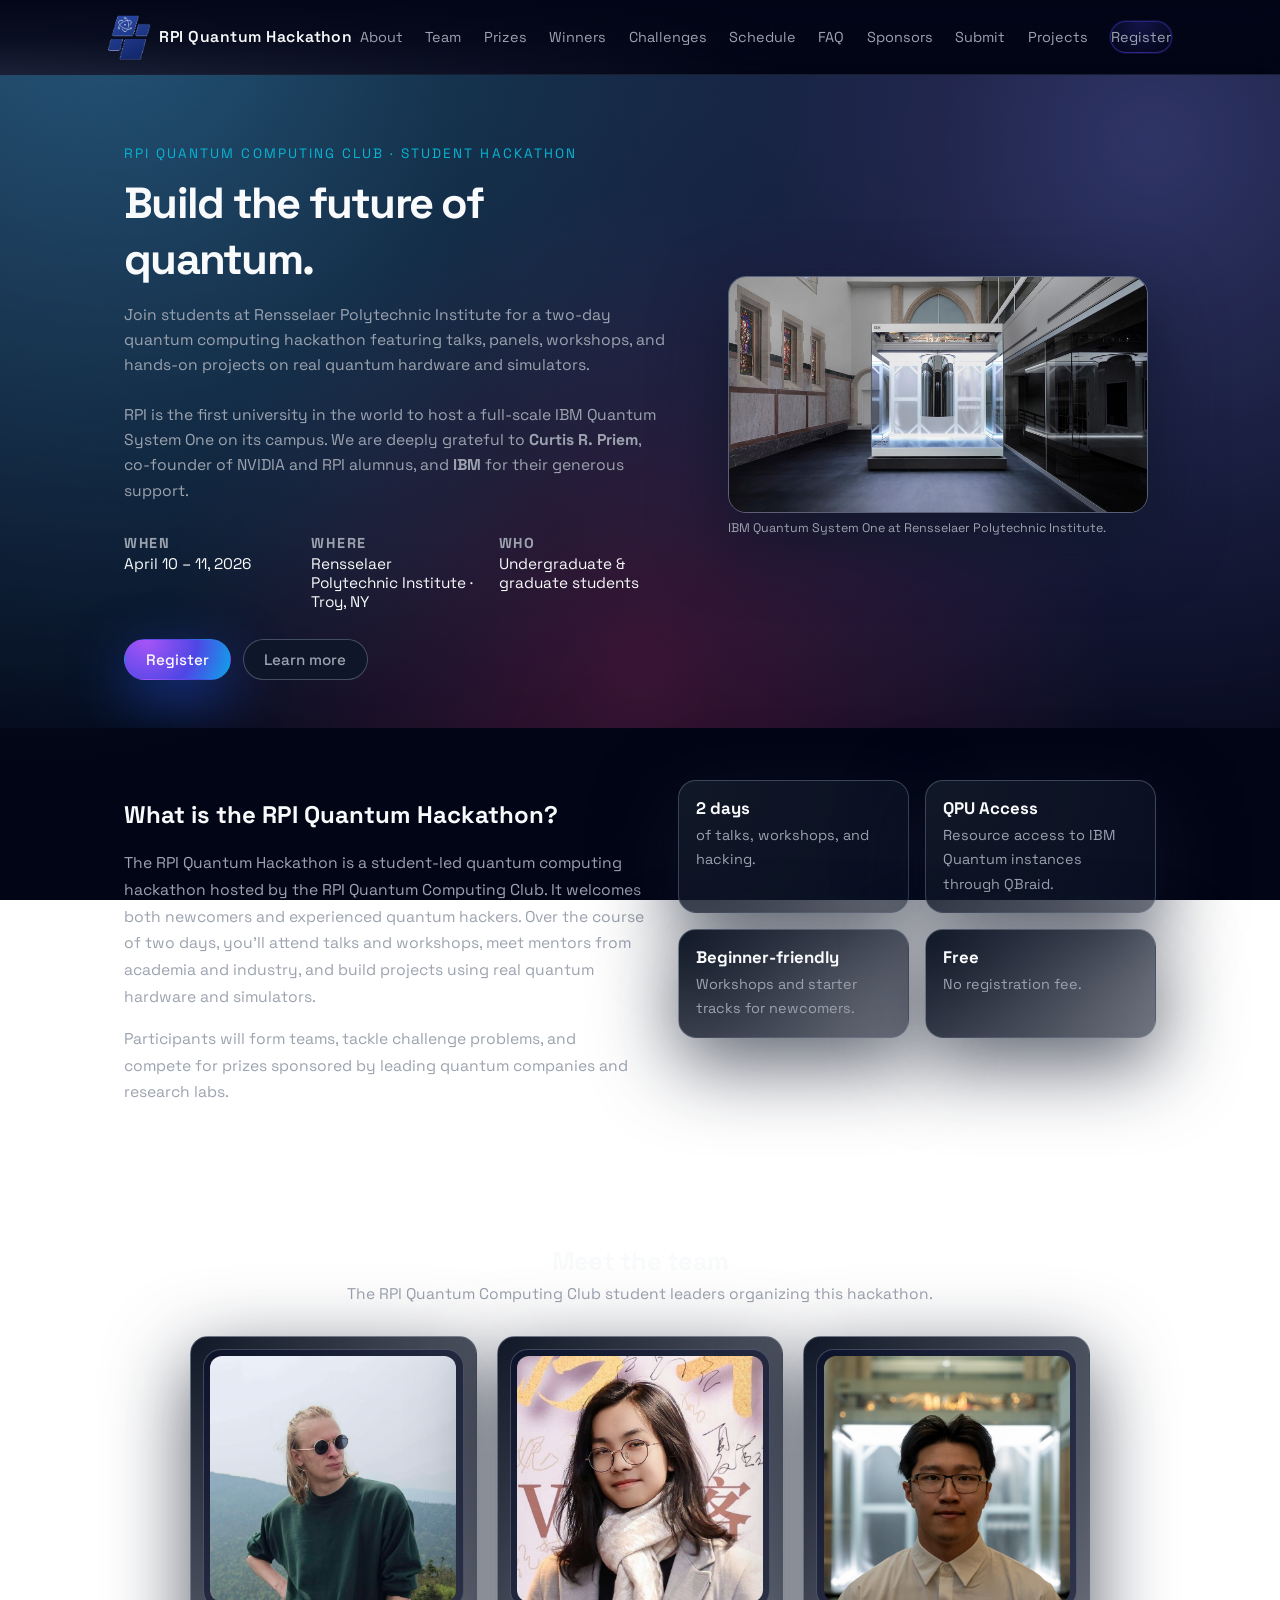
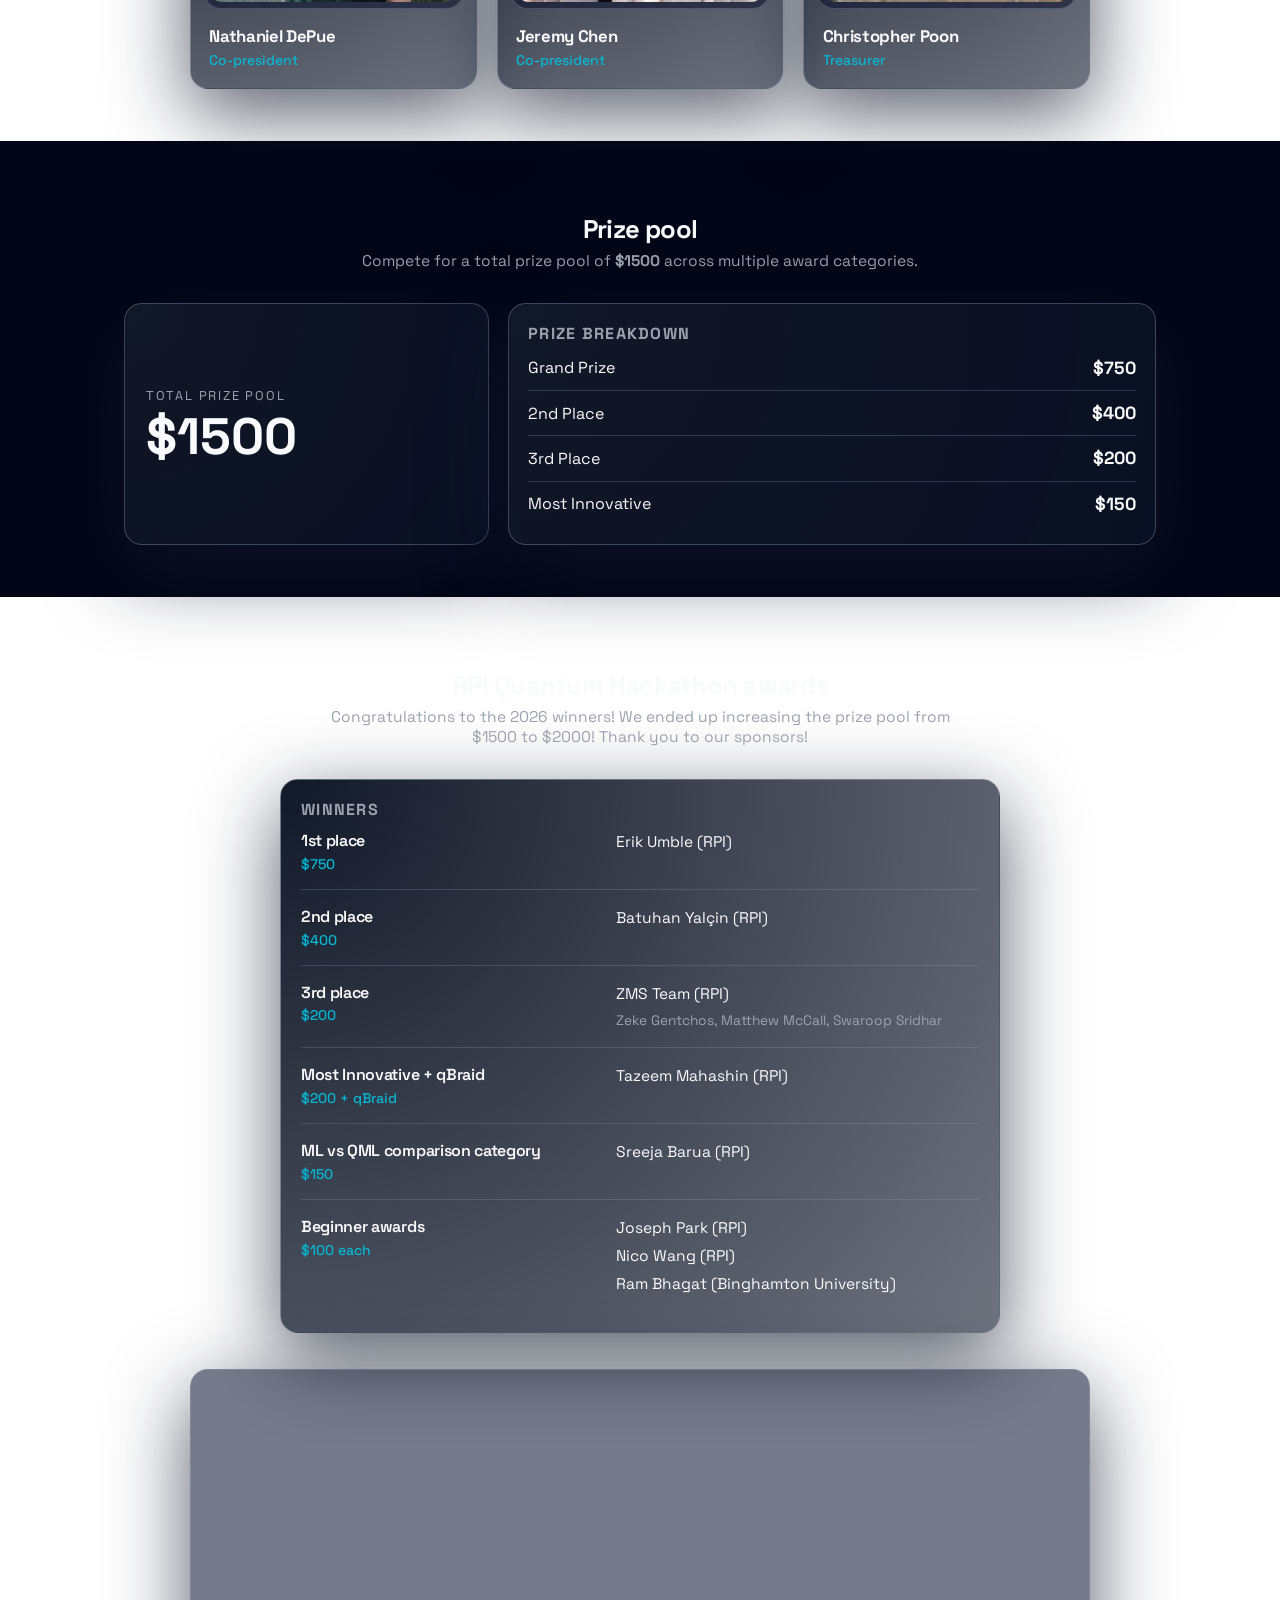
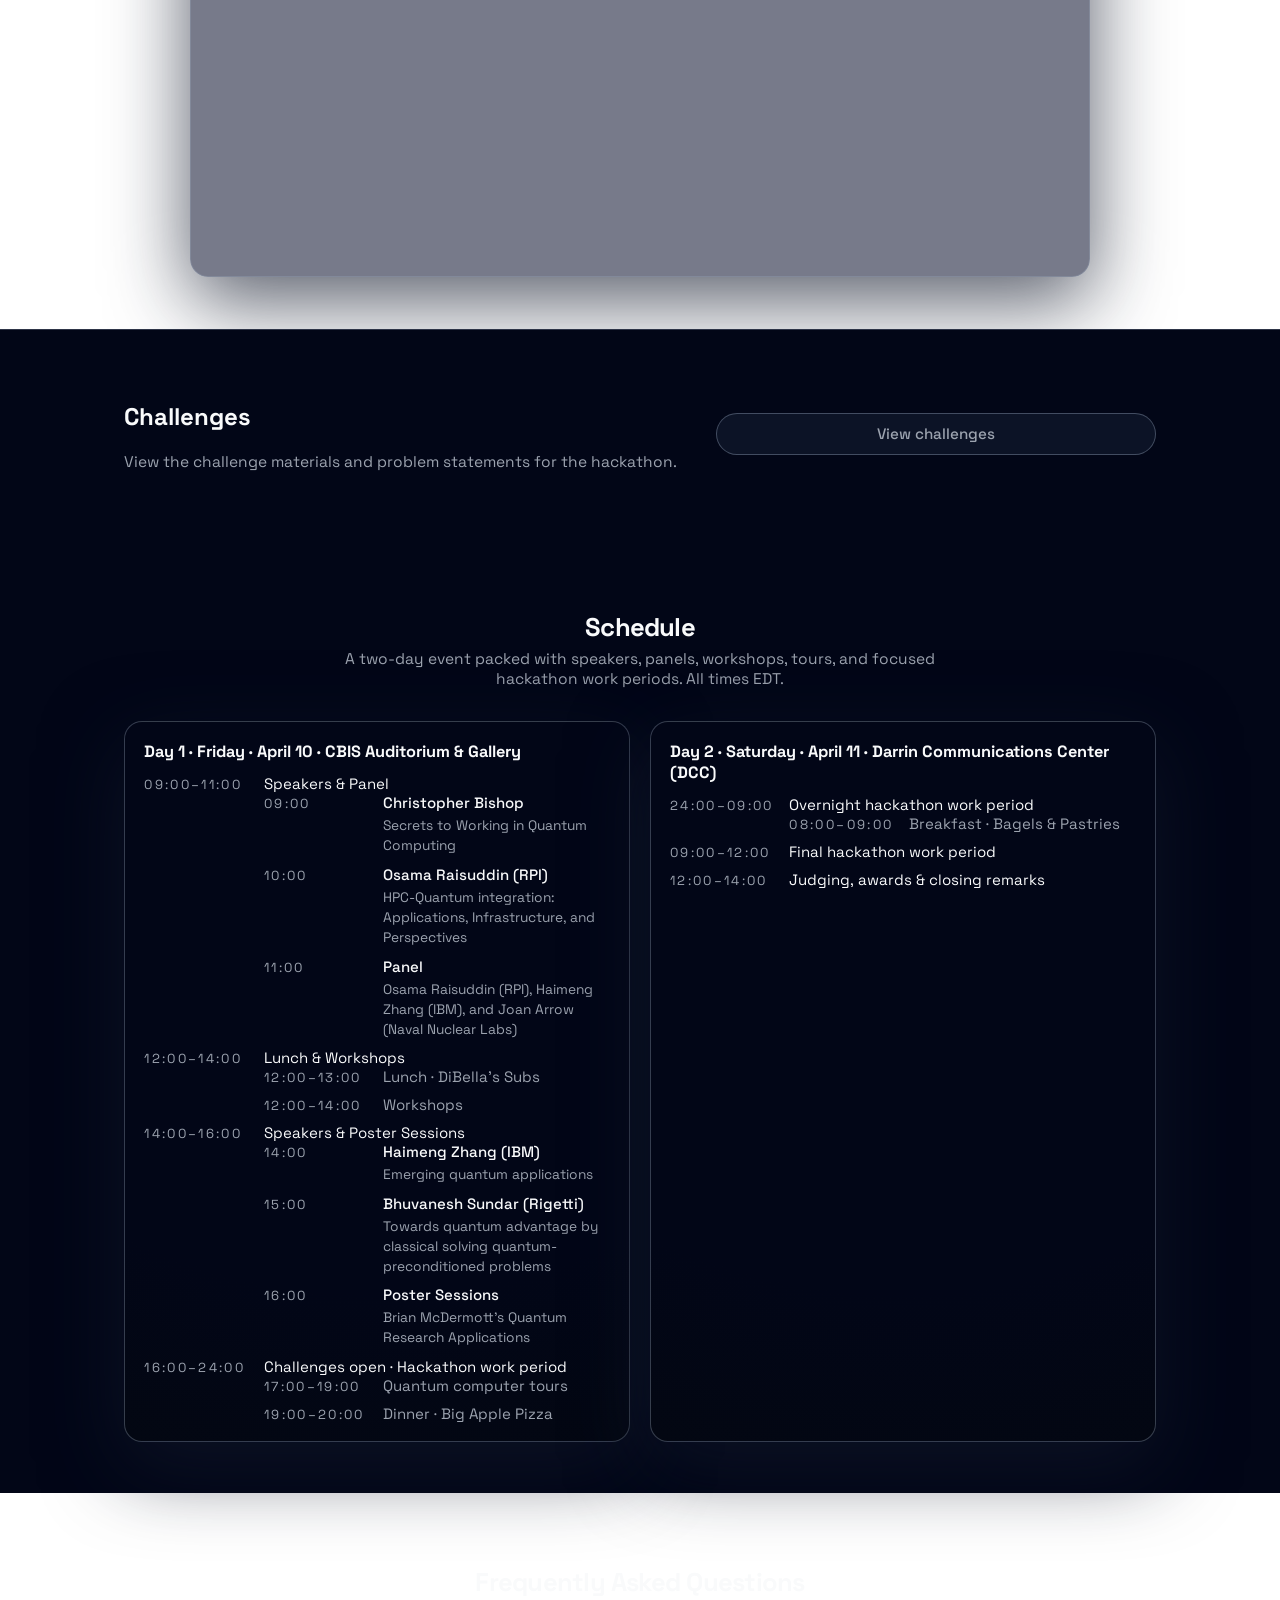
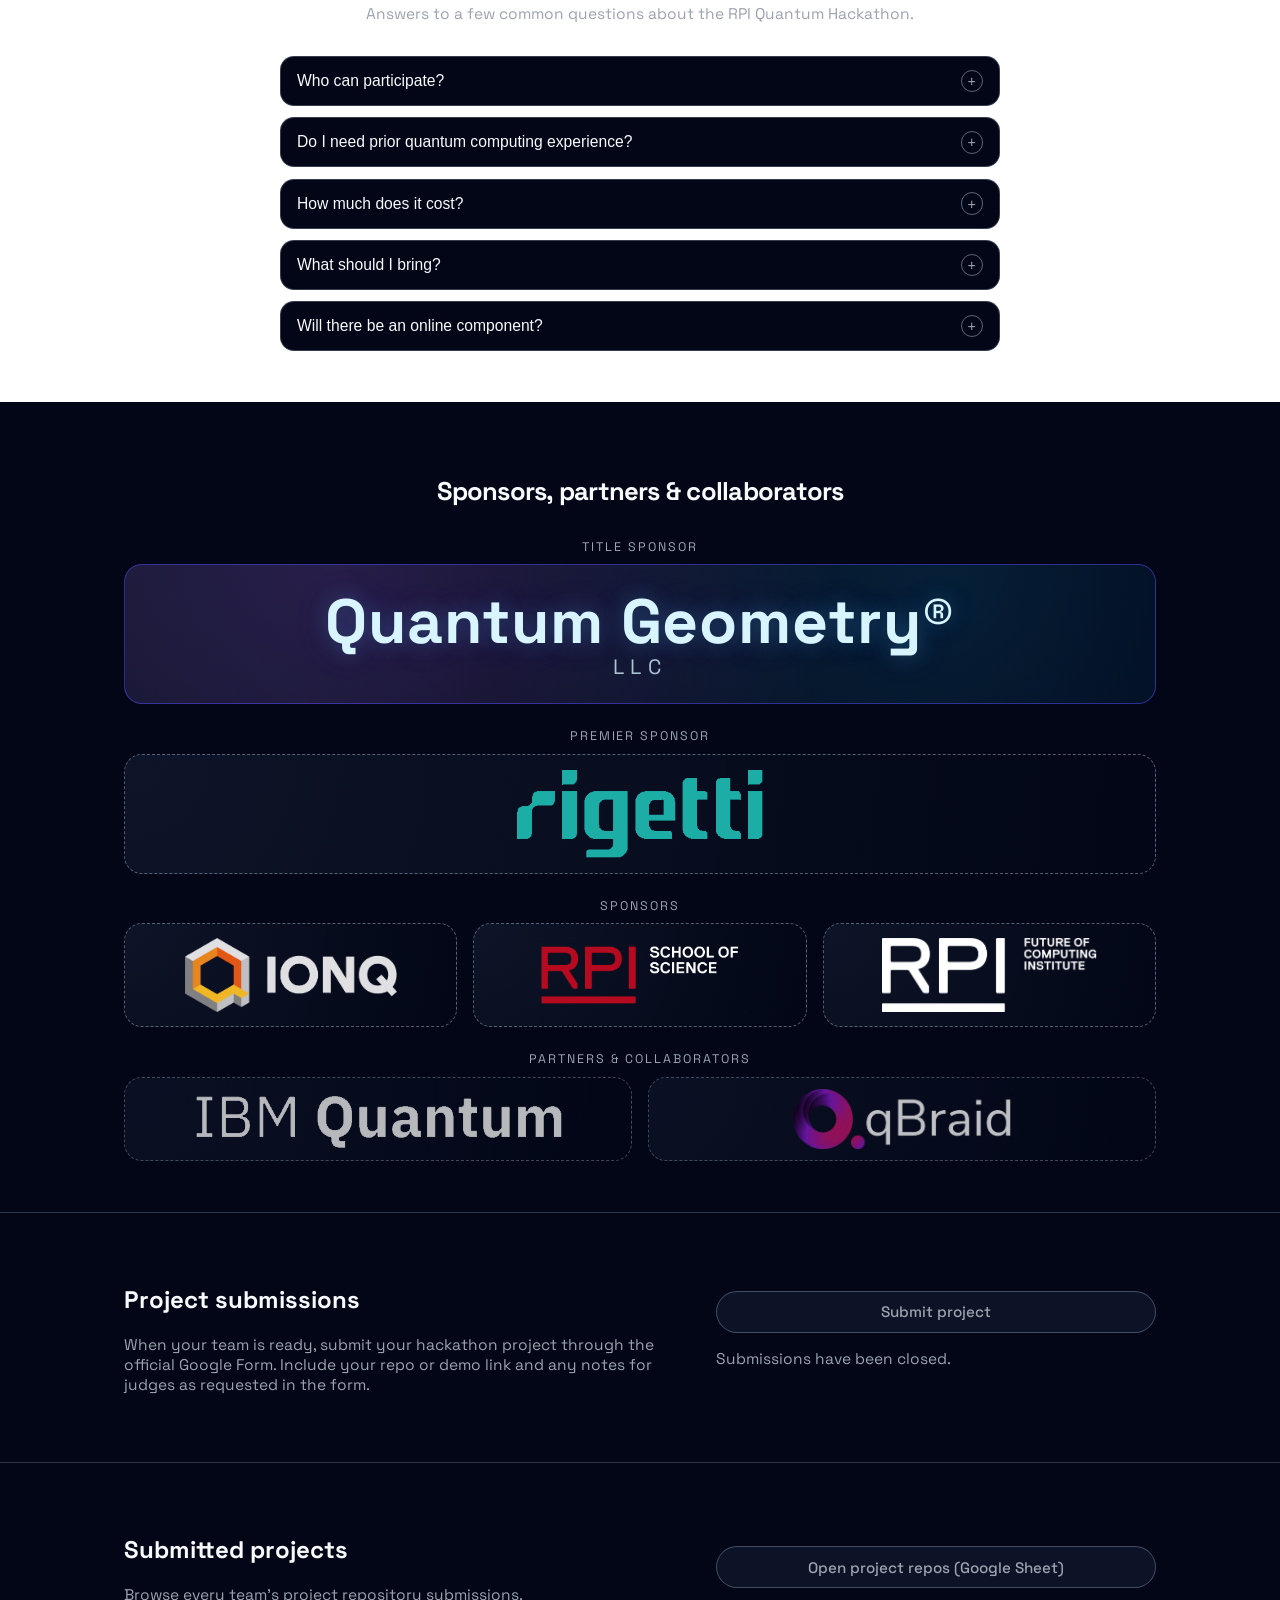
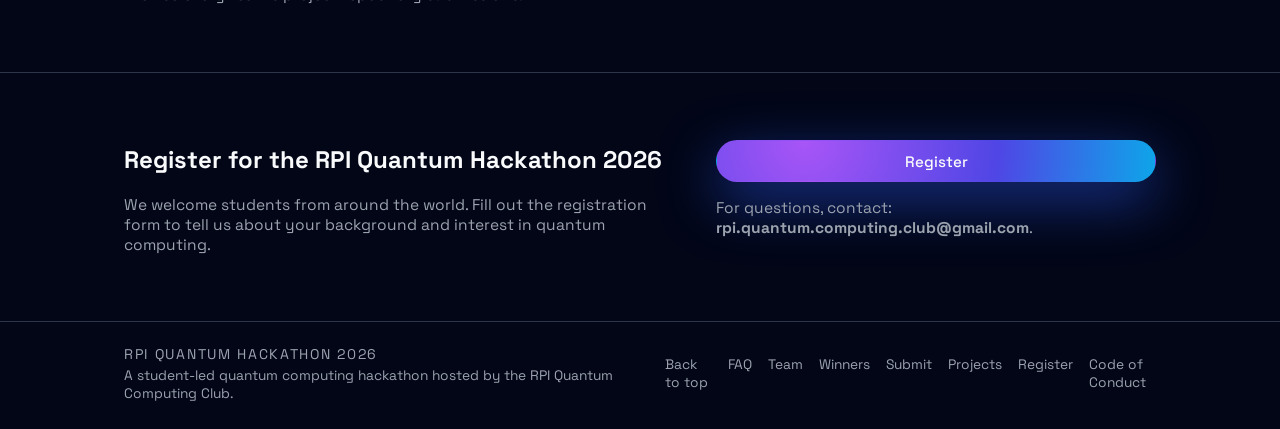
==== commit 12161e86: "update chris bishop talk Signed-off-by: Christopher Poon <christopherpoonc@gmail.com>" ====
--- a/index.html
+++ b/index.html
@@ -362,7 +362,12 @@
                   <span class="time">09:00–11:00</span>
                   <span class="label">Speakers & Panel
                     <ul class="sub-items">
-                      <li><span class="time">09:00</span><span class="speaker-name">Christopher Bishop</span></li>
+                      <li><span class="time">09:00</span>
+                        <span class="label">
+                          <span class="speaker-name">Christopher Bishop</span>
+                          <span class="talk-title">Secrets to Working in Quantum Computing</span>
+                        </span>
+                      </li>
                       <li>
                         <span class="time">10:00</span>
                         <span class="label">
